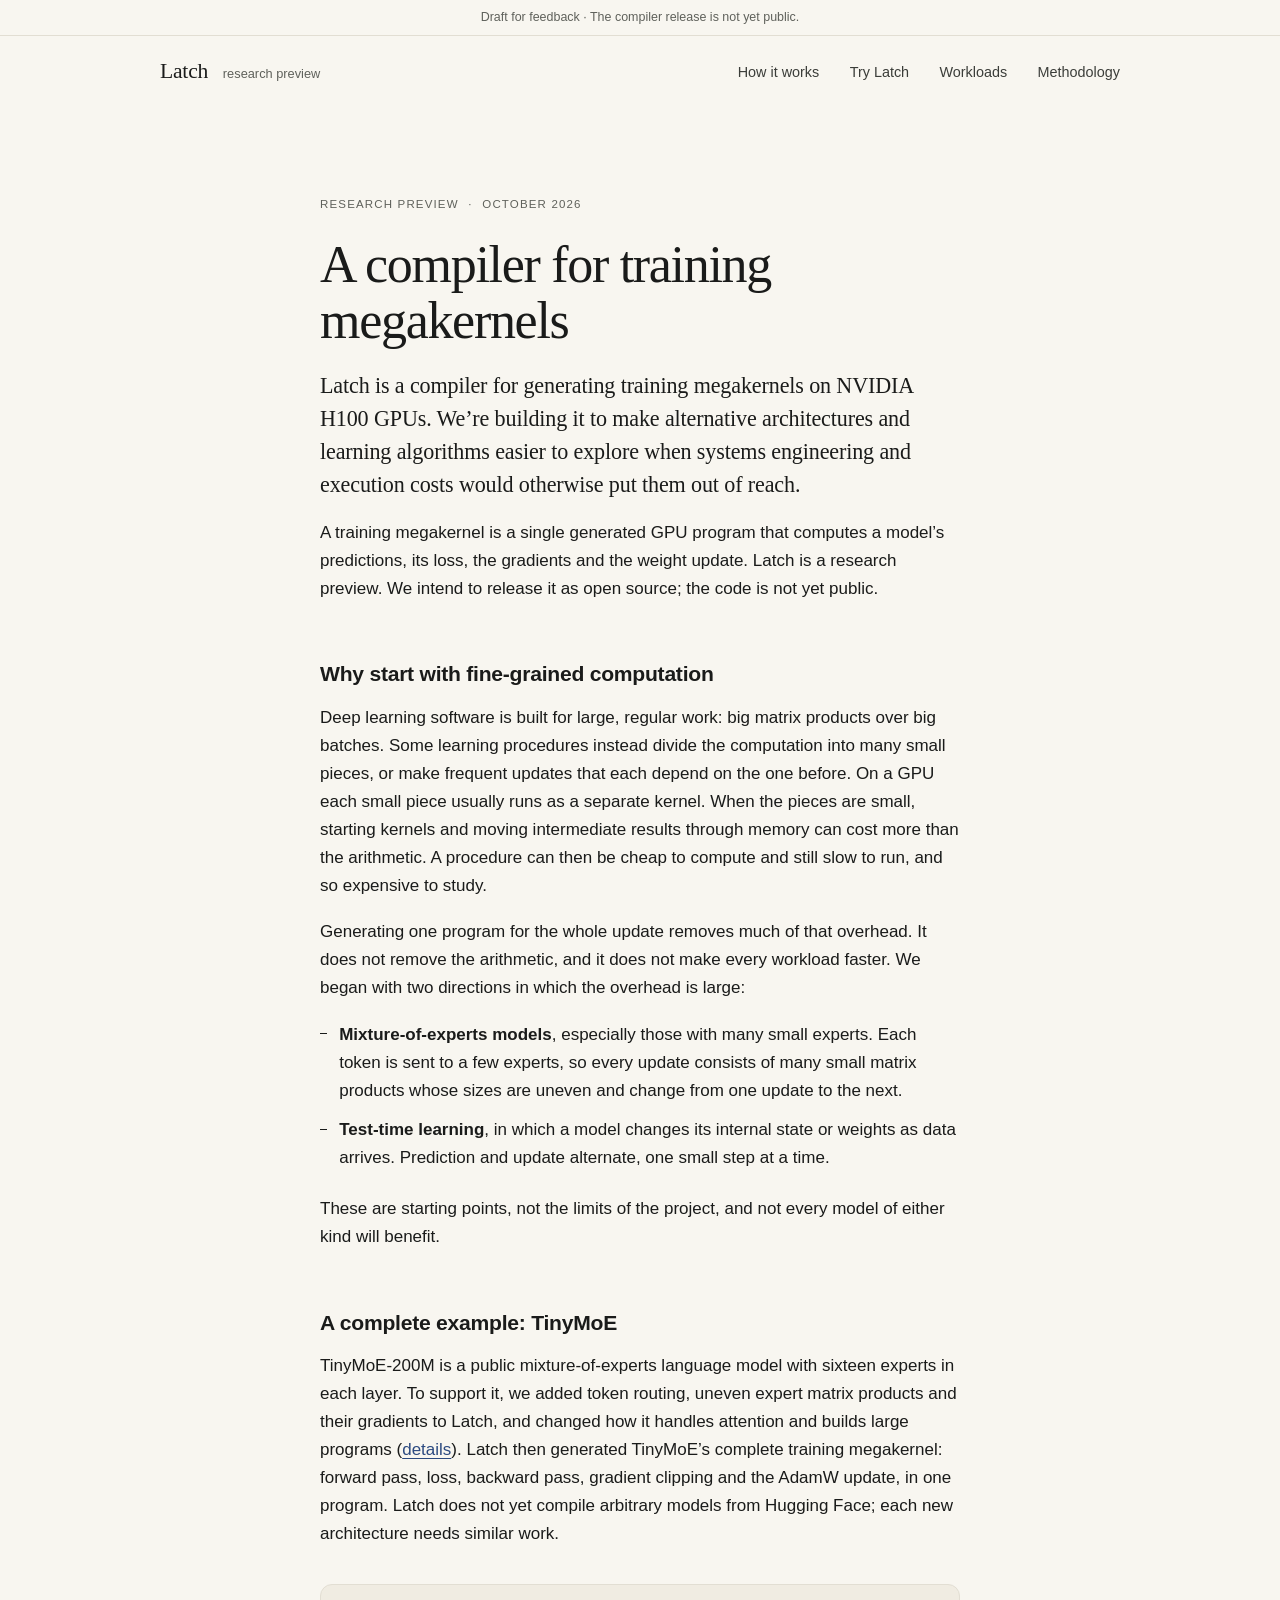
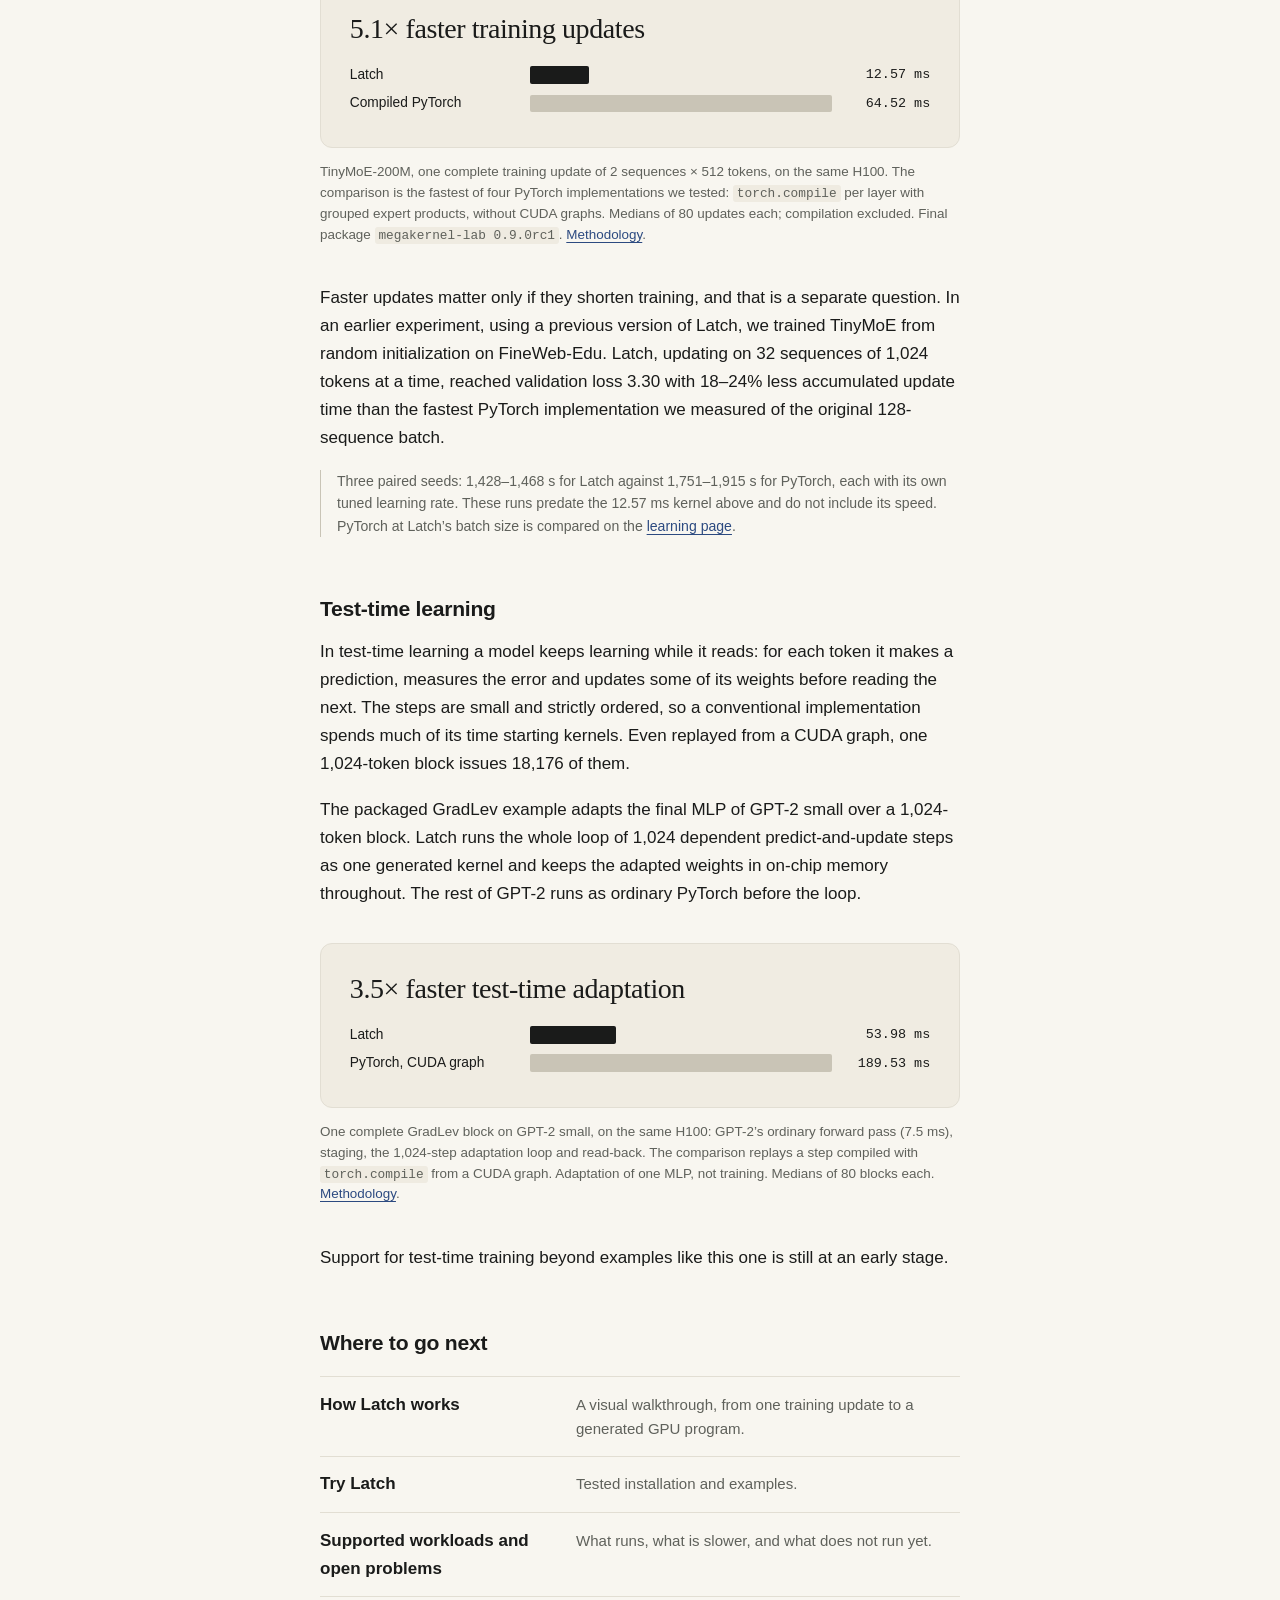
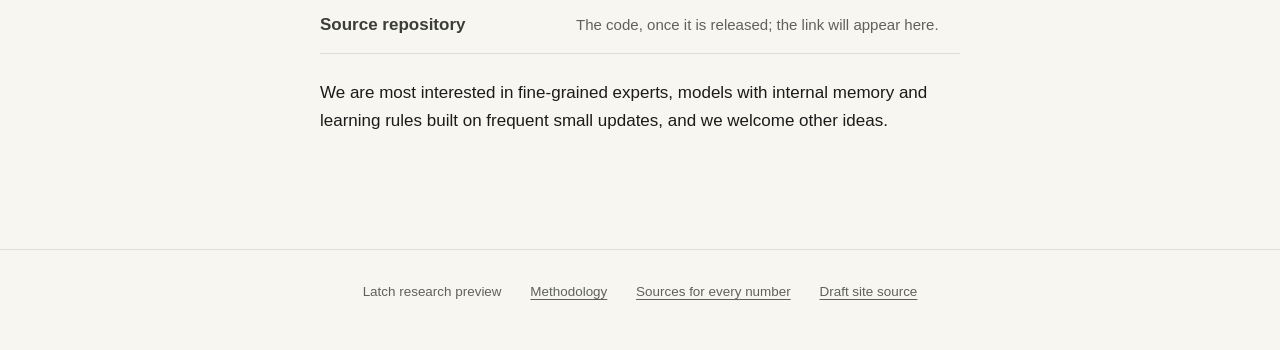
==== site/index.html @ dd107199 "Publish sanitized Latch website draft" ====
<!doctype html>
<html lang="en">
<head>
<meta charset="utf-8">
<meta name="robots" content="noindex, nofollow, noarchive">
<meta name="viewport" content="width=device-width, initial-scale=1">
<title>Latch — a compiler for training megakernels</title>
<meta name="description" content="Latch is a compiler for generating training megakernels on NVIDIA H100 GPUs. Research preview, final v0 package megakernel-lab 0.9.0rc1.">
<link rel="icon" href="assets/favicon.svg" type="image/svg+xml">
<link rel="stylesheet" href="assets/site.css?v=draft1">
<script src="assets/config.js" defer></script>
</head>
<body>
<div class="draft-banner"><div class="wrap">Draft for feedback · The compiler release is not yet public.</div></div>
<a class="skip" href="#main">Skip to content</a>
<header class="site-header">
  <div class="wrap">
    <a class="brand" href="./">Latch <span>research preview</span></a>
    <nav aria-label="Main">
      <ul>
        <li><a href="walkthrough.html">How it works</a></li>
        <li><a href="get-started.html">Try Latch</a></li>
        <li><a href="capabilities.html">Workloads</a></li>
        <li><a href="methodology.html">Methodology</a></li>
      </ul>
    </nav>
  </div>
</header>

<main id="main">
  <article class="wrap">
    <div class="article">
      <p class="meta"><span>Research preview</span><span>October 2026</span></p>
      <h1>A compiler for training megakernels</h1>

      <p class="lede">Latch is a compiler for generating training megakernels on NVIDIA H100 GPUs. We’re building it to make alternative architectures and learning algorithms easier to explore when systems engineering and execution costs would otherwise put them out of reach.</p>

      <p>A training megakernel is a single generated GPU program that computes a model’s predictions, its loss, the gradients and the weight update. Latch is a research preview. We intend to release it as open source; the code is not yet public.</p>

      <h2 id="why">Why start with fine-grained computation</h2>

      <p>Deep learning software is built for large, regular work: big matrix products over big batches. Some learning procedures instead divide the computation into many small pieces, or make frequent updates that each depend on the one before. On a GPU each small piece usually runs as a separate kernel. When the pieces are small, starting kernels and moving intermediate results through memory can cost more than the arithmetic. A procedure can then be cheap to compute and still slow to run, and so expensive to study.</p>

      <p>Generating one program for the whole update removes much of that overhead. It does not remove the arithmetic, and it does not make every workload faster. We began with two directions in which the overhead is large:</p>

      <ul class="directions">
        <li><strong>Mixture-of-experts models</strong>, especially those with many small experts. Each token is sent to a few experts, so every update consists of many small matrix products whose sizes are uneven and change from one update to the next.</li>
        <li><strong>Test-time learning</strong>, in which a model changes its internal state or weights as data arrives. Prediction and update alternate, one small step at a time.</li>
      </ul>

      <p>These are starting points, not the limits of the project, and not every model of either kind will benefit.</p>

      <h2 id="tinymoe">A complete example: TinyMoE</h2>

      <p>TinyMoE-200M is a public mixture-of-experts language model with sixteen experts in each layer. To support it, we added token routing, uneven expert matrix products and their gradients to Latch, and changed how it handles attention and builds large programs (<a href="walkthrough.html#megakernel">details</a>). Latch then generated TinyMoE’s complete training megakernel: forward pass, loss, backward pass, gradient clipping and the AdamW update, in one program. Latch does not yet compile arbitrary models from Hugging Face; each new architecture needs similar work.</p>

      <figure class="result" aria-labelledby="r1-title r1-cap">
        <div class="result-panel">
          <p class="result-title" id="r1-title">5.1× faster training updates</p>
          <div class="bars" role="img" aria-label="Time for one complete TinyMoE-200M training update: Latch 12.57 milliseconds; compiled PyTorch 64.52 milliseconds.">
            <div class="bar latch"><span class="lab">Latch</span><span class="track"><span class="fill" style="width:19.48%"></span></span><span class="val">12.57 ms</span></div>
            <div class="bar"><span class="lab">Compiled PyTorch</span><span class="track"><span class="fill" style="width:100%"></span></span><span class="val">64.52 ms</span></div>
          </div>
        </div>
        <figcaption id="r1-cap">TinyMoE-200M, one complete training update of 2 sequences × 512 tokens, on the same H100. The comparison is the fastest of four PyTorch implementations we tested: <code>torch.compile</code> per layer with grouped expert products, without CUDA graphs. Medians of 80 updates each; compilation excluded. Final package <code>megakernel-lab 0.9.0rc1</code>. <a href="methodology.html#case-tinymoe">Methodology</a>.</figcaption>
      </figure>

      <p>Faster updates matter only if they shorten training, and that is a separate question. In an earlier experiment, using a previous version of Latch, we trained TinyMoE from random initialization on FineWeb-Edu. Latch, updating on 32 sequences of 1,024 tokens at a time, reached validation loss 3.30 with 18–24% less accumulated update time than the fastest PyTorch implementation we measured of the original 128-sequence batch.</p>

      <p class="aside">Three paired seeds: 1,428–1,468 s for Latch against 1,751–1,915 s for PyTorch, each with its own tuned learning rate. These runs predate the 12.57 ms kernel above and do not include its speed. PyTorch at Latch’s batch size is compared on the <a href="methodology.html#learning">learning page</a>.</p>

      <h2 id="test-time-learning">Test-time learning</h2>

      <p>In test-time learning a model keeps learning while it reads: for each token it makes a prediction, measures the error and updates some of its weights before reading the next. The steps are small and strictly ordered, so a conventional implementation spends much of its time starting kernels. Even replayed from a CUDA graph, one 1,024-token block issues 18,176 of them.</p>

      <p>The packaged GradLev example adapts the final MLP of GPT-2 small over a 1,024-token block. Latch runs the whole loop of 1,024 dependent predict-and-update steps as one generated kernel and keeps the adapted weights in on-chip memory throughout. The rest of GPT-2 runs as ordinary PyTorch before the loop.</p>

      <figure class="result" aria-labelledby="r2-title r2-cap">
        <div class="result-panel">
          <p class="result-title" id="r2-title">3.5× faster test-time adaptation</p>
          <div class="bars" role="img" aria-label="Time for one complete 1,024-token GradLev adaptation block: Latch 53.98 milliseconds; compiled PyTorch replayed from a CUDA graph 189.53 milliseconds.">
            <div class="bar latch"><span class="lab">Latch</span><span class="track"><span class="fill" style="width:28.48%"></span></span><span class="val">53.98 ms</span></div>
            <div class="bar"><span class="lab">PyTorch, CUDA graph</span><span class="track"><span class="fill" style="width:100%"></span></span><span class="val">189.53 ms</span></div>
          </div>
        </div>
        <figcaption id="r2-cap">One complete GradLev block on GPT-2 small, on the same H100: GPT-2’s ordinary forward pass (7.5 ms), staging, the 1,024-step adaptation loop and read-back. The comparison replays a step compiled with <code>torch.compile</code> from a CUDA graph. Adaptation of one MLP, not training. Medians of 80 blocks each. <a href="methodology.html#case-gradlev">Methodology</a>.</figcaption>
      </figure>

      <p>Support for test-time training beyond examples like this one is still at an early stage.</p>

      <h2 id="next">Where to go next</h2>

      <ul class="next-links">
        <li><a href="walkthrough.html">How Latch works</a><span>A visual walkthrough, from one training update to a generated GPU program.</span></li>
        <li><a href="get-started.html">Try Latch</a><span>Tested installation and examples.</span></li>
        <li><a href="capabilities.html">Supported workloads and open problems</a><span>What runs, what is slower, and what does not run yet.</span></li>
        <li><b class="pending-name" data-repo-pending>Source repository</b><a data-repo-link hidden aria-disabled="true" href="get-started.html">Source repository</a><span>The code, once it is released; the link will appear here.</span></li>
      </ul>

      <p>We are most interested in fine-grained experts, models with internal memory and learning rules built on frequent small updates, and we welcome other ideas.</p>
    </div>
  </article>
</main>

<footer class="site-footer">
  <div class="wrap">
    <span>Latch research preview</span>
    <a href="methodology.html">Methodology</a>
    <a href="sources.html">Sources for every number</a>
    <a href="https://github.com/DeepakSingh98/latch-preview">Draft site source</a>
    <a data-repo-link hidden aria-disabled="true" href="get-started.html">Repository</a>
  </div>
</footer>
</body>
</html>
---- site/assets/site.css ----
/* Latch research preview site. Plain CSS, no build step, no external fonts or scripts. */
:root {
  --paper: #f8f6f0;
  --paper-2: #f0ece2;
  --ink: #1a1b1a;
  --ink-2: #3b3d39;
  --mute: #5f615b;
  --faint: #64665f;
  --rule: #e2ded3;
  --rule-strong: #c9c4b6;
  --wash: #efebe1;
  --accent: #2c4a80;
  --accent-wash: #e3e8f1;
  --cost: #8f520c;
  --cost-wash: #f2e6d3;
  --chip: #fcfbf7;
  --serif: "Iowan Old Style", Charter, "Bitstream Charter", "Sitka Text", Cambria, Georgia, serif;
  --sans: -apple-system, BlinkMacSystemFont, "Segoe UI", "Helvetica Neue", Helvetica, Arial, sans-serif;
  --mono: ui-monospace, SFMono-Regular, Menlo, Consolas, "Liberation Mono", monospace;
  --prose: 40rem;
  --wide: 64rem;
  color-scheme: light dark;
}
@media (prefers-color-scheme: dark) {
  :root {
    --paper: #171714;
    --paper-2: #201f1b;
    --ink: #ecebe5;
    --ink-2: #d0cec6;
    --mute: #aaa89f;
    --faint: #9a988f;
    --rule: #2f2e29;
    --rule-strong: #4a4840;
    --wash: #232220;
    --accent: #a3b9e3;
    --accent-wash: #1f2738;
    --cost: #e2a95f;
    --cost-wash: #2e2517;
    --chip: #1c1c19;
  }
}

* { box-sizing: border-box; }
html { -webkit-text-size-adjust: 100%; text-size-adjust: 100%; }
body {
  margin: 0;
  background: var(--paper);
  color: var(--ink);
  font: 17px/1.65 var(--sans);
  font-feature-settings: "kern", "liga";
  -webkit-font-smoothing: antialiased;
}
a { color: var(--accent); text-decoration: underline; text-decoration-thickness: 1px; text-underline-offset: 0.2em; }
a:hover { text-decoration-thickness: 2px; }
:focus-visible { outline: 2px solid var(--accent); outline-offset: 3px; border-radius: 2px; }
.skip { position: absolute; left: -999px; top: 0; background: var(--paper); padding: 0.5rem 0.8rem; font: 600 0.9rem var(--sans); z-index: 10; }
.skip:focus { left: 0.5rem; top: 0.5rem; }

/* Layout: one centred reading column; figures and tables may use the wider measure. */
.wrap { max-width: var(--wide); margin: 0 auto; padding: 0 2rem; }
.prose { max-width: var(--prose); margin-left: auto; margin-right: auto; }
main { padding: 5.5rem 0 6rem; }
section { scroll-margin-top: 1rem; }
main section + section { margin-top: 4rem; }
.chapter { border-top: 1px solid var(--rule); padding-top: 3.5rem; margin-top: 5rem; }

/* Header and footer */
.site-header { font-family: var(--sans); }
.site-header .wrap { display: flex; align-items: center; justify-content: space-between; gap: 0.6rem 2rem; flex-wrap: wrap; padding-top: 1.4rem; padding-bottom: 1.4rem; }
.brand { font: 400 1.35rem/1 var(--serif); letter-spacing: -0.01em; color: var(--ink); text-decoration: none; }
.brand span { font: 400 0.8rem var(--sans); color: var(--mute); margin-left: 0.6rem; letter-spacing: 0; }
nav ul { list-style: none; margin: 0; padding: 0; display: flex; flex-wrap: wrap; gap: 0.3rem 1.9rem; }
nav a { color: var(--ink-2); text-decoration: none; font-size: 0.9rem; }
nav a:hover, nav a[aria-current="page"] { color: var(--ink); }
nav a[aria-current="page"] { box-shadow: inset 0 -1px 0 var(--ink); }
.site-footer { border-top: 1px solid var(--rule); color: var(--mute); font: 0.84rem/1.5 var(--sans); }
.site-footer .wrap { padding-top: 2rem; padding-bottom: 3rem; display: flex; gap: 0.4rem 1.8rem; flex-wrap: wrap; justify-content: center; }
.site-footer a { color: var(--mute); }

/* Type */
h1, h2, h3 { color: var(--ink); }
h1 { font: 400 3.25rem/1.08 var(--serif); letter-spacing: -0.025em; margin: 0 0 1.6rem; }
h2 { font: 600 1.32rem/1.3 var(--sans); letter-spacing: -0.012em; margin: 0 0 1rem; }
h3 { font: 600 1.05rem/1.4 var(--sans); letter-spacing: -0.005em; margin: 2.2rem 0 0.5rem; }
p { margin: 0 0 1.1rem; }
.eyebrow, .kicker { font: 500 0.72rem/1.3 var(--sans); letter-spacing: 0.1em; text-transform: uppercase; color: var(--mute); margin: 0 0 1.1rem; }
.kicker .n { color: var(--ink); font-family: var(--mono); letter-spacing: 0; margin-right: 0.6rem; }
.lede { font: 400 1.38rem/1.5 var(--serif); color: var(--ink); letter-spacing: -0.006em; }
.lede-2 { font-size: 1.1rem; color: var(--ink-2); }
.mute { color: var(--mute); }
.small { font-size: 0.9rem; }
.sans { font-family: var(--sans); }
.num, td.r, .figure-num { font-variant-numeric: tabular-nums lining-nums; }
ul.plain, ol.plain { padding-left: 1.2rem; margin: 0 0 1.1rem; }
ul.plain li, ol.plain li { margin: 0.35rem 0; }
strong { font-weight: 600; }

/* Code */
pre, code, kbd { font-family: var(--mono); font-size: 0.8rem; }
code { background: var(--wash); padding: 0.08em 0.3em; border-radius: 3px; overflow-wrap: anywhere; }
pre { background: var(--wash); padding: 1rem 1.1rem; border-radius: 4px; overflow-x: auto; line-height: 1.55; margin: 0.5rem 0 1.4rem; max-width: 100%; }
pre code { background: none; padding: 0; font-size: inherit; overflow-wrap: normal; }
kbd { border: 1px solid var(--rule-strong); border-bottom-width: 2px; border-radius: 3px; padding: 0 0.3em; background: var(--chip); }
.code-label { font: 0.8rem var(--sans); color: var(--mute); margin: 1.2rem 0 0; }

/* Labels: small uppercase text, not boxed badges */
.tag { display: inline-block; font: 600 0.66rem/1.2 var(--sans); letter-spacing: 0.08em; text-transform: uppercase; color: var(--mute); white-space: nowrap; vertical-align: 0.12em; }
.tag.v0, .tag.ok { color: var(--accent); }
.tag.research, .tag.pilot, .tag.prov { color: var(--cost); }
.tag.hist, .tag.schematic { color: var(--mute); }
figcaption .tag, .scale .tag { margin-right: 0.5rem; }
.note { border-left: 2px solid var(--rule-strong); padding: 0.1rem 0 0.1rem 1rem; color: var(--ink-2); margin: 1.2rem 0 1.4rem; font-size: 0.96rem; }
.note.cost { border-left-color: var(--cost); }
.note p:last-child { margin-bottom: 0; }

/* Tables */
.table-wrap { overflow-x: auto; margin: 1.2rem auto 2rem; -webkit-overflow-scrolling: touch; }
table { border-collapse: collapse; width: 100%; font: 0.86rem/1.45 var(--sans); font-variant-numeric: tabular-nums; }
caption { text-align: left; color: var(--mute); font-size: 0.84rem; padding-bottom: 0.6rem; }
th, td { text-align: left; vertical-align: top; padding: 0.55rem 0.9rem 0.55rem 0; border-bottom: 1px solid var(--rule); }
thead th { font-weight: 600; color: var(--mute); font-size: 0.76rem; border-bottom-color: var(--ink); white-space: nowrap; }
tbody th { font-weight: 600; color: var(--ink); }
td.r, th.r { text-align: right; }
td.r { white-space: nowrap; }
tbody tr:last-child td, tbody tr:last-child th { border-bottom: 0; }
.row-head th { color: var(--ink); font-size: 0.76rem; padding-top: 1.3rem; border-bottom-color: var(--rule-strong); text-transform: uppercase; letter-spacing: 0.06em; }

/* Details: technical specifications behind plain-language text */
details.spec { border-top: 1px solid var(--rule); border-bottom: 1px solid var(--rule); margin: 1.2rem auto 1.6rem; max-width: var(--prose); font-family: var(--sans); }
details.spec summary { cursor: pointer; padding: 0.65rem 0; font-size: 0.86rem; color: var(--ink-2); list-style: none; display: flex; gap: 0.6rem; align-items: baseline; }
details.spec summary::-webkit-details-marker { display: none; }
details.spec summary::before { content: "+"; font-family: var(--mono); color: var(--accent); width: 0.8rem; display: inline-block; flex: none; }
details.spec[open] summary::before { content: "\2212"; }
details.spec dl { display: grid; grid-template-columns: 9.5rem minmax(0, 1fr); gap: 0.4rem 1.2rem; margin: 0.2rem 0 1rem 1.4rem; font-size: 0.84rem; line-height: 1.5; }
details.spec dt { color: var(--mute); }
details.spec dd { margin: 0; min-width: 0; }
details.spec pre { font-size: 0.74rem; margin: 0.2rem 0; }

/* Figures */
figure { margin: 2rem 0 2.4rem; }
.fig { max-width: 60rem; margin-left: auto; margin-right: auto; }
.fig svg { display: block; width: 100%; height: auto; }
figcaption { font: 0.84rem/1.55 var(--sans); color: var(--mute); margin-top: 0.9rem; max-width: var(--prose); }
figcaption .tag { margin-right: 0.35rem; }
figure img { display: block; width: 100%; height: auto; }

/* SVG vocabulary shared by all diagrams */
svg text { font-family: var(--sans); fill: var(--ink); }
svg .t-mute { fill: var(--mute); }
svg .t-faint { fill: var(--faint); }
svg .t-accent { fill: var(--accent); }
svg .t-cost { fill: var(--cost); }
svg .t-mono { font-family: var(--mono); }
svg .t-serif { font-family: var(--serif); }
svg .t-b { font-weight: 600; }
svg .box { fill: var(--chip); stroke: var(--rule-strong); stroke-width: 1; }
svg .box-wash { fill: var(--wash); stroke: none; }
svg .box-accent { fill: var(--accent-wash); stroke: var(--accent); stroke-width: 1; }
svg .box-cost { fill: var(--cost-wash); stroke: var(--cost); stroke-width: 1; }
svg .k { fill: var(--accent); }
svg .k-soft { fill: var(--accent); opacity: 0.5; }
svg .host { fill: var(--mute); opacity: 0.4; }
svg .ln { stroke: var(--rule-strong); stroke-width: 1; fill: none; }
svg .ln-ink { stroke: var(--ink); stroke-width: 1.2; fill: none; }
svg .ln-accent { stroke: var(--accent); stroke-width: 1.5; fill: none; }
svg .ln-cost { stroke: var(--cost); stroke-width: 1.4; fill: none; }
svg .barrier { stroke: var(--cost); stroke-width: 1.6; stroke-dasharray: 4 3; fill: none; }
svg .dash { stroke-dasharray: 3 3; }
svg .fill-ink { fill: var(--ink); }
svg .fill-accent { fill: var(--accent); }
svg .fill-cost { fill: var(--cost); }
svg .fill-rule { fill: var(--rule-strong); }
svg .fill-wash { fill: var(--wash); }

/* Controls */
.controls { display: flex; flex-wrap: wrap; align-items: center; gap: 0.5rem 0.9rem; margin: 1rem 0 0.4rem; font: 0.86rem var(--sans); }
.btn, .seg { font: 600 0.8rem/1 var(--sans); color: var(--ink); background: var(--chip); border: 1px solid var(--rule-strong); border-radius: 3px; padding: 0.55rem 0.8rem; cursor: pointer; min-height: 2.3rem; }
.btn:hover, .seg:hover { border-color: var(--ink); }
.btn[disabled] { opacity: 0.4; cursor: default; border-color: var(--rule-strong); }
.group { display: inline-flex; border: 1px solid var(--rule-strong); border-radius: 3px; overflow: hidden; }
.group .seg { border: 0; border-radius: 0; border-left: 1px solid var(--rule-strong); }
.group .seg:first-child { border-left: 0; }
.seg[aria-pressed="true"] { background: var(--ink); color: var(--paper); }
.controls label { color: var(--mute); }
.controls select { font: 0.84rem var(--sans); padding: 0.35rem 0.4rem; border: 1px solid var(--rule-strong); border-radius: 3px; background: var(--chip); color: var(--ink); min-height: 2.3rem; }
.status-line { font: 0.86rem/1.5 var(--sans); color: var(--ink-2); min-height: 1.3rem; margin: 0.4rem 0 0; }
.hint { font: 0.78rem var(--sans); color: var(--faint); }

/* Progressive enhancement: without JavaScript every panel and step is visible. */
.js-only { display: none !important; }
html.js .js-only { display: revert !important; }
html.js .js-only.controls { display: flex !important; }
html.js .no-js-only { display: none !important; }

/* Stepper (chapter 1) */
.stepper-list { list-style: none; padding: 0; margin: 1rem auto 0; font-size: 0.98rem; max-width: var(--prose); }
.stepper-list li { padding: 0.6rem 0 0.6rem 2.6rem; position: relative; border-top: 1px solid var(--rule); }
.stepper-list li::before { content: attr(data-n); position: absolute; left: 0; top: 0.7rem; font: 0.78rem var(--mono); color: var(--faint); }
.stepper-list .eq { font-family: var(--mono); font-size: 0.84rem; color: var(--ink); }
html.js .stepper-list li { display: none; }
html.js .stepper-list li.current { display: block; border-top: 0; min-height: 6.4rem; }
html.js .stepper-list li.current::before { color: var(--accent); }
svg .node rect { fill: var(--chip); stroke: var(--rule-strong); stroke-width: 1; transition: fill 0.2s, stroke 0.2s, opacity 0.2s; }
svg .node .v { font-family: var(--mono); font-size: 13px; }
svg .node .lbl { font-size: 11px; fill: var(--mute); }
svg .node { transition: opacity 0.2s; }
html.js svg .node.pending { opacity: 0.28; }
svg .node.stored rect { stroke: var(--cost); stroke-width: 1.4; stroke-dasharray: 3 2; }
svg .node.read rect { stroke: var(--ink); stroke-width: 1.6; stroke-dasharray: none; }
svg .node.active rect { fill: var(--accent-wash); stroke: var(--accent); stroke-width: 1.6; stroke-dasharray: none; }
svg .edge path { stroke: var(--rule-strong); stroke-width: 1.3; fill: none; transition: stroke 0.2s; }
svg .edge polygon { fill: var(--rule-strong); transition: fill 0.2s; }
svg .edge { transition: opacity 0.2s; }
html.js svg .edge.pending { opacity: 0.18; }
svg .edge.active path { stroke: var(--accent); stroke-width: 2; }
svg .edge.active polygon { fill: var(--accent); }
svg .edge.back path { stroke-dasharray: 4 3; }
svg .edge.upd path { stroke-dasharray: 1.5 3; }

/* Wide diagrams scroll inside their own box on narrow screens; the page itself never scrolls sideways. */
.scroll-x { overflow-x: auto; -webkit-overflow-scrolling: touch; }
.scroll-hint { display: none; font: 0.76rem var(--sans); color: var(--faint); margin: 0.3rem 0 0; }

/* Fusion figure highlights */
svg .wait, svg .bnd { fill: var(--cost-wash); }
svg .bnd { fill: var(--cost); opacity: 0.28; }
svg .mem.weights line { stroke: var(--mute); }
svg .mem.weights polygon { fill: var(--mute); }
#fig-fuse svg .arith, #fig-fuse svg .mem, #fig-fuse svg .wait, #fig-fuse svg .bnd, #fig-fuse svg .barrier { transition: opacity 0.2s; }
#fig-fuse[data-hl="sync"] svg .arith, #fig-fuse[data-hl="sync"] svg .mem { opacity: 0.15; }
#fig-fuse[data-hl="sync"] svg .wait { fill: var(--cost); opacity: 0.45; }
#fig-fuse[data-hl="sync"] svg .bnd { opacity: 0.6; }
#fig-fuse[data-hl="mem"] svg .arith, #fig-fuse[data-hl="mem"] svg .wait, #fig-fuse[data-hl="mem"] svg .bnd, #fig-fuse[data-hl="mem"] svg .barrier { opacity: 0.15; }
#fig-fuse[data-hl="mem"] svg .mem line { stroke-width: 2.6; }
#fig-fuse[data-hl="arith"] svg .mem, #fig-fuse[data-hl="arith"] svg .wait, #fig-fuse[data-hl="arith"] svg .bnd, #fig-fuse[data-hl="arith"] svg .barrier { opacity: 0.12; }

/* Dot plot of measured time ratios (HTML so labels stay readable at any width) */
.dotplot { font: 0.84rem/1.4 var(--sans); max-width: 52rem; margin: 0 auto; }
.dp-row, .dp-axis { display: grid; grid-template-columns: minmax(0, 17rem) minmax(0, 1fr); gap: 1.4rem; align-items: center; }
.dp-row { padding: 0.65rem 0; border-top: 1px solid var(--rule); }
.dp-row.dp-sep { border-top: 1px solid var(--ink); margin-top: 0.4rem; }
.dp-lab { color: var(--ink-2); }
.dp-lab b { display: block; font-weight: 600; color: var(--ink); }
.dp-lab small { display: block; color: var(--faint); font-size: 0.76rem; margin-top: 0.1rem; }
.dp-track { position: relative; height: 1.4rem; display: block; }
.dp-row .dp-track { background: linear-gradient(var(--rule-strong), var(--rule-strong)) 40% 0 / 1px 100% no-repeat; }
.dp-row .dp-track::before { content: ""; position: absolute; left: 0; right: 0; top: 50%; border-top: 1px dotted var(--rule-strong); }
.dp-dot { position: absolute; top: 50%; width: 0.7rem; height: 0.7rem; border-radius: 50%; transform: translate(-50%, -50%); background: var(--accent); box-shadow: 0 0 0 2px var(--paper); }
.dp-dot.lose { background: var(--cost); }
.dp-axis .dp-track { height: 1.2rem; }
.dp-tick { position: absolute; bottom: 0; transform: translateX(-50%); font-size: 0.72rem; color: var(--faint); white-space: nowrap; font-family: var(--mono); }
.dp-tick.dp-par { color: var(--ink-2); }

/* Tabs */
[role="tablist"] { display: flex; flex-wrap: wrap; border-bottom: 1px solid var(--rule-strong); margin: 1.6rem 0 0; font-family: var(--sans); }
[role="tab"] { font: 600 0.88rem/1.3 var(--sans); color: var(--mute); background: none; border: 0; border-bottom: 2px solid transparent; padding: 0.7rem 0 0.6rem; margin: 0 1.6rem -1px 0; cursor: pointer; text-align: left; }
[role="tab"]:hover { color: var(--ink); }
[role="tab"][aria-selected="true"] { color: var(--ink); border-bottom-color: var(--ink); }
[role="tab"] .sub { display: block; font-weight: 400; font-size: 0.76rem; color: var(--faint); }
.panel { padding-top: 1.6rem; }
html:not(.js) .panel + .panel { border-top: 1px solid var(--rule); margin-top: 2rem; }
html:not(.js) [role="tablist"] { display: none; }
html:not(.js) .pipeline[role="tablist"] { display: grid; }
html.js .panel-head { display: none; }
.panel-head { margin-top: 0; }

/* Figure + explanation */
.split { display: grid; grid-template-columns: minmax(0, 1.2fr) minmax(0, 1fr); gap: 2.6rem; align-items: start; }
.split > * { min-width: 0; }
h4 { font: 600 0.74rem/1.3 var(--sans); letter-spacing: 0.08em; text-transform: uppercase; color: var(--mute); margin: 1.4rem 0 0.35rem; }
.split h4:first-child, .facts h4:first-child { margin-top: 0; }
.split p { font-size: 0.98rem; }

/* Pipeline (chapter 3) */
.pipeline { list-style: none; margin: 1.4rem 0 0; padding: 0; display: grid; grid-template-columns: repeat(5, minmax(0, 1fr)); border-top: 1px solid var(--ink); font-family: var(--sans); }
.pipeline li { display: flex; }
.pipeline button { font: inherit; color: inherit; background: none; border: 0; border-right: 1px solid var(--rule); text-align: left; width: 100%; cursor: pointer; padding: 0.85rem 0.9rem 0.95rem; }
.pipeline li:first-child button { padding-left: 0; }
.pipeline li:last-child button { border-right: 0; }
.pipeline .idx { font: 0.74rem var(--mono); color: var(--faint); display: block; }
.pipeline .name { font: 700 1rem/1.25 var(--serif); color: var(--ink); display: block; margin: 0.2rem 0 0.3rem; }
.pipeline .what { font-size: 0.78rem; line-height: 1.4; color: var(--mute); display: block; }
.pipeline button[aria-selected="true"] { box-shadow: inset 0 3px 0 var(--accent); }
.pipeline button[aria-selected="true"] .idx { color: var(--accent); }
.pipeline button:focus-visible { outline: 2px solid var(--accent); outline-offset: -2px; }
html:not(.js) .pipeline button { cursor: default; }
.stage-detail { padding-top: 1.4rem; }
html:not(.js) .stage-detail + .stage-detail { border-top: 1px solid var(--rule); margin-top: 1rem; }
.stage-detail h3 { margin-top: 0; }

/* Measured comparison bars (real numbers only; widths are proportional) */
.bars { margin: 0.9rem auto 0.4rem; font: 0.82rem/1.3 var(--sans); max-width: var(--prose); }
.bar { display: grid; grid-template-columns: 11rem minmax(0, 1fr) 5.6rem; gap: 0.75rem; align-items: center; margin: 0.4rem 0; }
.bar .lab { color: var(--ink-2); }
.bar .track { height: 0.6rem; position: relative; }
.bar .fill { position: absolute; top: 0; bottom: 0; left: 0; background: var(--rule-strong); }
.bar.latch .fill { background: var(--ink); }
.bar .val { text-align: right; font-family: var(--mono); font-size: 0.78rem; color: var(--ink); }
.bars .scale { color: var(--faint); font-size: 0.74rem; margin-top: 0.35rem; }

/* Article pages (landing, methodology): one column */
.article { max-width: var(--prose); margin: 0 auto; }
.article h1 { margin-bottom: 1.2rem; }
.meta { font: 500 0.72rem/1.3 var(--sans); letter-spacing: 0.1em; text-transform: uppercase; color: var(--mute); margin: 0 0 1.6rem; }
.meta span + span::before { content: "·"; margin: 0 0.6rem; }
.article h2 { margin-top: 3.6rem; }
.article ul.directions { list-style: none; padding: 0; margin: 1.2rem 0 1.4rem; }
.article ul.directions li { padding-left: 1.2rem; position: relative; margin: 0.7rem 0; }
.article ul.directions li::before { content: ""; position: absolute; left: 0; top: 0.72em; width: 0.45rem; height: 1px; background: var(--ink); }

/* Result figure: a quiet framed panel, the claim as its title, bars proportional to measured time */
.result { margin: 2.2rem 0 2.4rem; }
.result-panel { background: var(--paper-2); border: 1px solid var(--rule); border-radius: 12px; padding: 1.7rem 1.8rem 1.5rem; }
.result-title { font: 400 1.75rem/1.2 var(--serif); letter-spacing: -0.015em; margin: 0 0 1.3rem; color: var(--ink); }
.result .bars { max-width: none; margin: 0; }
.result .bar { grid-template-columns: 10.5rem minmax(0, 1fr) 5.4rem; margin: 0.65rem 0; }
.result .bar .track { height: 1.1rem; }
.result .bar .fill { background: var(--rule-strong); border-radius: 2px; }
.result .bar.latch .fill { background: var(--ink); }
.result .bar .lab { font-size: 0.86rem; color: var(--ink); }
.result .bar .val { font-size: 0.84rem; }
.result figcaption { margin-top: 0.9rem; }
.aside { font: 0.88rem/1.6 var(--sans); color: var(--mute); border-left: 1px solid var(--rule-strong); padding-left: 1rem; margin: 0.4rem 0 1.6rem; }

/* Closing links */
.next-links { list-style: none; padding: 0; margin: 1.2rem 0 1.6rem; border-top: 1px solid var(--rule); }
.next-links li { border-bottom: 1px solid var(--rule); padding: 0.85rem 0; display: grid; grid-template-columns: 15rem minmax(0, 1fr); gap: 1rem; align-items: baseline; }
.next-links a { font-weight: 600; text-decoration: none; color: var(--ink); }
.next-links a:hover { text-decoration: underline; }
.next-links span { color: var(--mute); font-size: 0.94rem; }
.next-links .pending-name { font-weight: 600; color: var(--ink-2); }

/* Landing strip: many kernels versus one generated program (schematic) */
.strip { max-width: 46rem; margin: 2.6rem 0 2.2rem; }
.strip-row { display: grid; grid-template-columns: 7.5rem minmax(0, 1fr); gap: 1rem; align-items: center; margin: 0.55rem 0; font: 0.8rem var(--sans); color: var(--mute); }
.strip-track { position: relative; display: flex; gap: 3px; height: 1.1rem; }
.strip-track.many i { flex: 1 1 0; background: var(--accent); opacity: 0.55; }
.strip-track.many i:nth-child(3n) { flex-grow: 1.8; }
.strip-track.many i:nth-child(5n+1) { flex-grow: 0.6; }
.strip-track.one i { flex: 1; background: var(--accent); }
.strip-track.one b { position: absolute; top: -0.2rem; bottom: -0.2rem; width: 2px; background: var(--cost); }

/* Case studies */
.case { border-top: 1px solid var(--rule); padding-top: 2.4rem; margin: 3rem auto 0; max-width: var(--prose); }
.case .bars, .case details.spec, .case .prose { max-width: none; }
.case h3 { margin-top: 0.4rem; font: 400 1.7rem/1.2 var(--serif); letter-spacing: -0.015em; }
.case .verdict { font: 500 0.98rem/1.5 var(--sans); color: var(--ink-2); margin: 0 0 1rem; }

/* Landing */
.hero { max-width: 45rem; }
.hero h1 { font-size: 3.5rem; margin-bottom: 1.6rem; }
.results { list-style: none; margin: 2.8rem 0 2.2rem; padding: 0; border-top: 1px solid var(--ink); max-width: 46rem; }
.results li { display: grid; grid-template-columns: 9rem minmax(0, 1fr); gap: 1.4rem; padding: 1.05rem 0; border-bottom: 1px solid var(--rule); }
.results .figure-num { font: 600 1.45rem/1.1 var(--mono); letter-spacing: -0.03em; color: var(--ink); }
.results .figure-num small { display: block; font: 0.72rem/1.4 var(--sans); color: var(--mute); letter-spacing: 0; margin-top: 0.35rem; }
.results p { margin: 0; font-size: 1rem; }
.next { font: 0.95rem var(--sans); display: flex; flex-wrap: wrap; gap: 0.6rem 2rem; margin: 2rem 0 0; }
.next a { font-weight: 600; text-decoration: none; }
.next a::after { content: " \2192"; }
.next a:hover { text-decoration: underline; }

/* Table of contents */
.toc { font: 0.9rem/1.5 var(--sans); border-top: 1px solid var(--rule); border-bottom: 1px solid var(--rule); padding: 1rem 0; margin: 2.6rem auto 3.6rem; max-width: var(--prose); }
.toc ol { margin: 0; padding: 0; list-style: none; display: grid; grid-template-columns: repeat(2, minmax(0, 1fr)); gap: 0.3rem 2rem; counter-reset: toc; }
.toc li { counter-increment: toc; }
.toc li::before { content: counter(toc); font-family: var(--mono); color: var(--faint); font-size: 0.78rem; margin-right: 0.6rem; }
.toc a { color: var(--ink-2); text-decoration: none; }
.toc a:hover { color: var(--accent); text-decoration: underline; }

/* Catalogue */
.entry { border-top: 1px solid var(--rule); padding-top: 1.4rem; margin-top: 1.8rem; }
.entry h3 .tag { margin-left: 0.4rem; }
.entry h3 { margin-top: 0; }
.entry dl { display: grid; grid-template-columns: 10rem minmax(0, 1fr); gap: 0.35rem 1.2rem; margin: 0.8rem 0 0; font: 0.86rem/1.5 var(--sans); }
.entry dt { color: var(--mute); }
.entry dd { margin: 0; min-width: 0; }
.legend { font: 0.84rem/1.5 var(--sans); display: grid; grid-template-columns: max-content minmax(0, 1fr); gap: 0.5rem 1rem; margin: 1rem auto 1.6rem; max-width: var(--prose); }
.legend dt { padding-top: 0.1rem; }
.legend dd { margin: 0; color: var(--ink-2); }

@media (max-width: 860px) {
  .split { grid-template-columns: 1fr; gap: 1.2rem; }
  .pipeline { grid-template-columns: 1fr; border-top: 0; }
  .pipeline button, .pipeline li:first-child button { border-right: 0; border-top: 1px solid var(--rule); padding: 0.7rem 0 0.75rem 0.9rem; }
  .pipeline button[aria-selected="true"] { box-shadow: inset 3px 0 0 var(--accent); }
  .toc ol { grid-template-columns: 1fr 1fr; }
}
@media (max-width: 640px) {
  body { font-size: 16.5px; }
  .result-panel { padding: 1.2rem 1.1rem 1.1rem; border-radius: 10px; }
  .result-title { font-size: 1.45rem; }
  .result .bar { grid-template-columns: 6.6rem minmax(0, 1fr) 4.6rem; }
  .next-links li { grid-template-columns: 1fr; gap: 0.15rem; }
  .meta span + span::before { margin: 0 0.4rem; }
  .wrap { padding: 0 1.1rem; }
  main { padding: 2.6rem 0 3.5rem; }
  h1 { font-size: 2.3rem; }
  .hero h1 { font-size: 2.4rem; }
  h2 { font-size: 1.42rem; }
  .lede { font-size: 1.15rem; }
  .chapter { padding-top: 2.2rem; margin-top: 2.8rem; }
  .toc ol { grid-template-columns: 1fr; }
  .results li { grid-template-columns: 1fr; gap: 0.35rem; }
  .entry dl, details.spec dl { grid-template-columns: minmax(0, 1fr); gap: 0.05rem; margin-left: 0; }
  .entry dd, details.spec dd { margin-bottom: 0.55rem; }
  .bar { grid-template-columns: 6.6rem minmax(0, 1fr) 4.8rem; gap: 0.5rem; }
  nav ul { gap: 0.3rem 1rem; }
  thead th { white-space: normal; }
  table { font-size: 0.8rem; }
  th, td { padding-right: 0.55rem; }
  table.stack thead { display: none; }
  table.stack, table.stack tbody, table.stack tr, table.stack td, table.stack th { display: block; width: 100%; }
  table.stack tr { border-bottom: 1px solid var(--rule); padding: 0.7rem 0; }
  table.stack tr.row-head { border-bottom: 0; padding-bottom: 0; }
  table.stack td, table.stack th { border: 0; padding: 0.12rem 0; text-align: left; white-space: normal; }
  table.stack td[data-label]::before { content: attr(data-label) ": "; color: var(--mute); }
  [role="tab"] { margin-right: 1.1rem; }
  .scroll-x svg { min-width: 620px; }
  .scroll-hint { display: block; }
  .dp-row, .dp-axis { grid-template-columns: minmax(0, 1fr); gap: 0.35rem; }
  .dp-axis > span:first-child { display: none; }
}

@media (prefers-reduced-motion: reduce) {
  *, *::before, *::after { transition: none !important; animation: none !important; scroll-behavior: auto !important; }
}
@media print {
  .site-header nav, .controls, [role="tablist"] { display: none !important; }
  html.js [hidden], html.js .stepper-list li { display: block !important; }
}

/* Captions and status lines under wide figures align with the reading column. */
.fig > figcaption, .fig .status-line { margin-left: auto; margin-right: auto; max-width: var(--prose); }
.moved { margin: 0; height: 0; overflow: hidden; }

/* Public draft notice; preserves the release site design. */
.draft-banner { border-bottom: 1px solid var(--rule); color: var(--mute); font: 0.78rem/1.5 var(--sans); }
.draft-banner .wrap { padding-top: 0.5rem; padding-bottom: 0.5rem; text-align: center; }
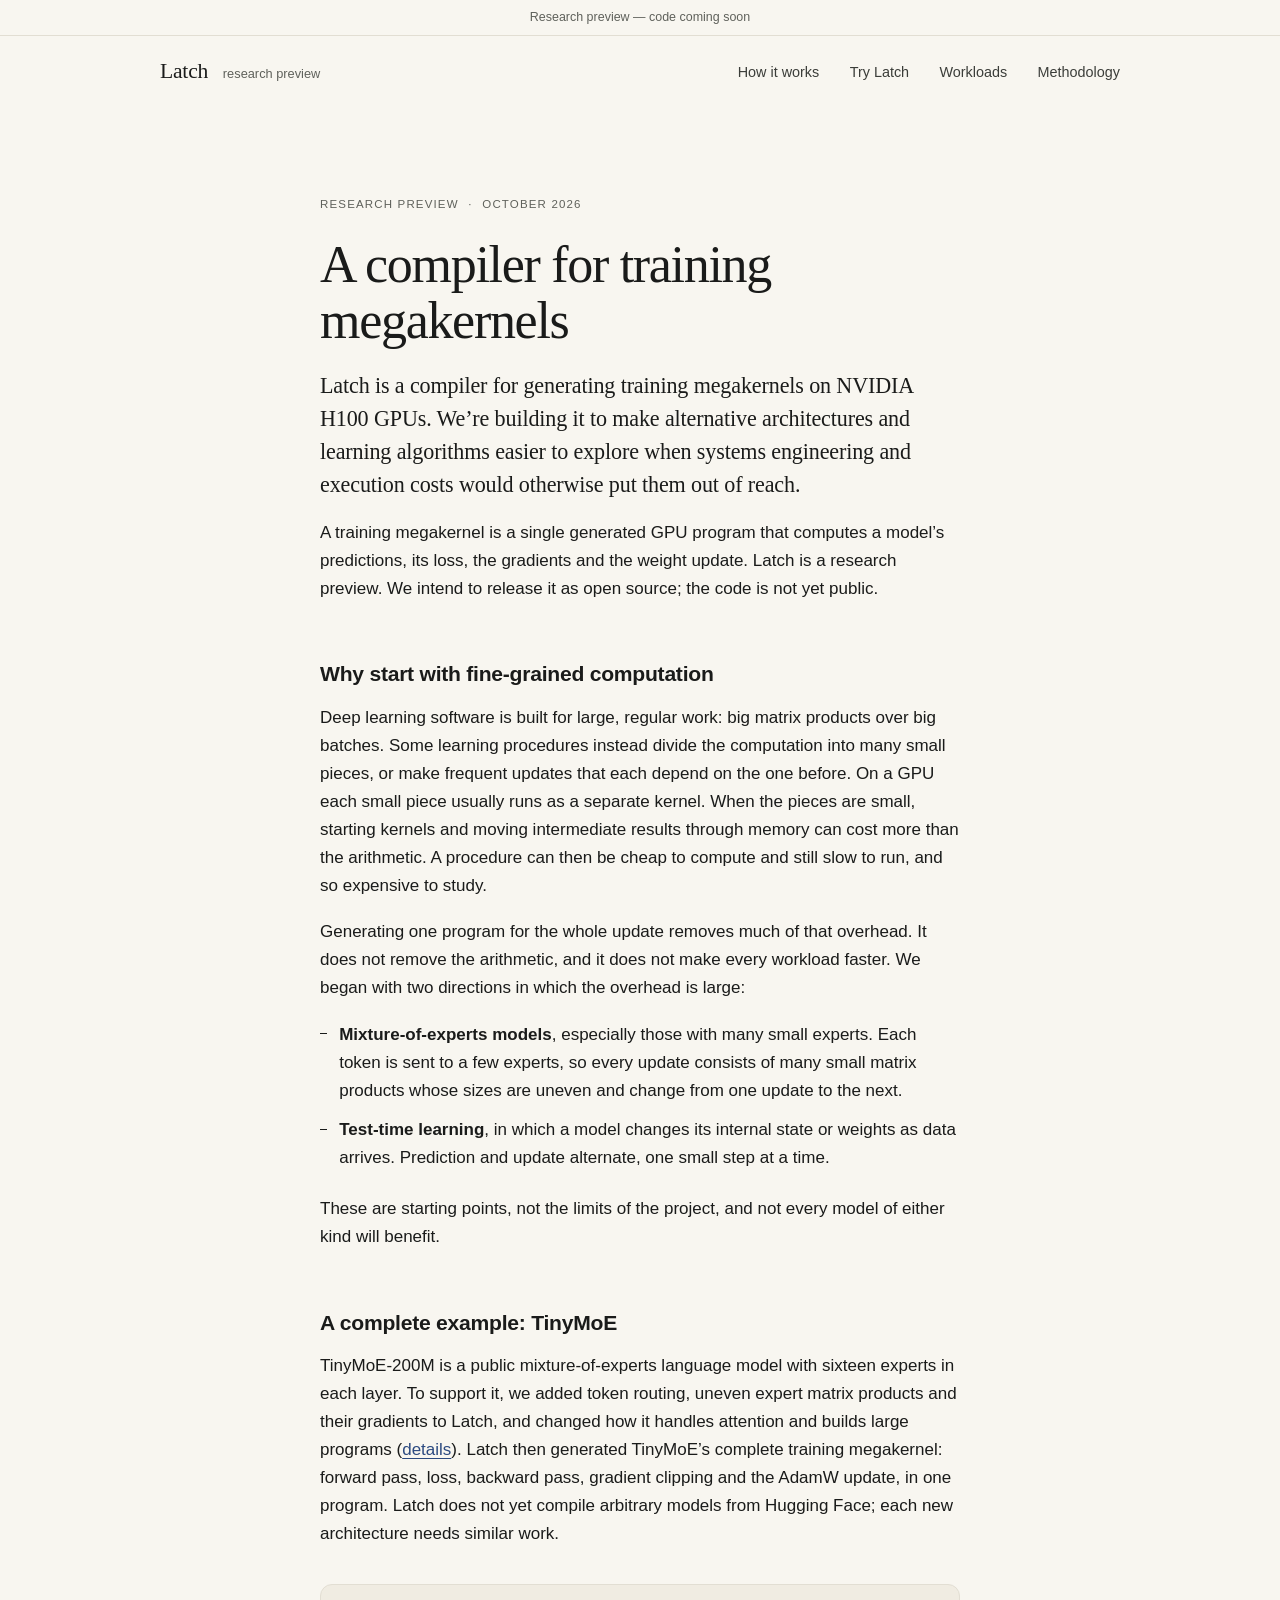
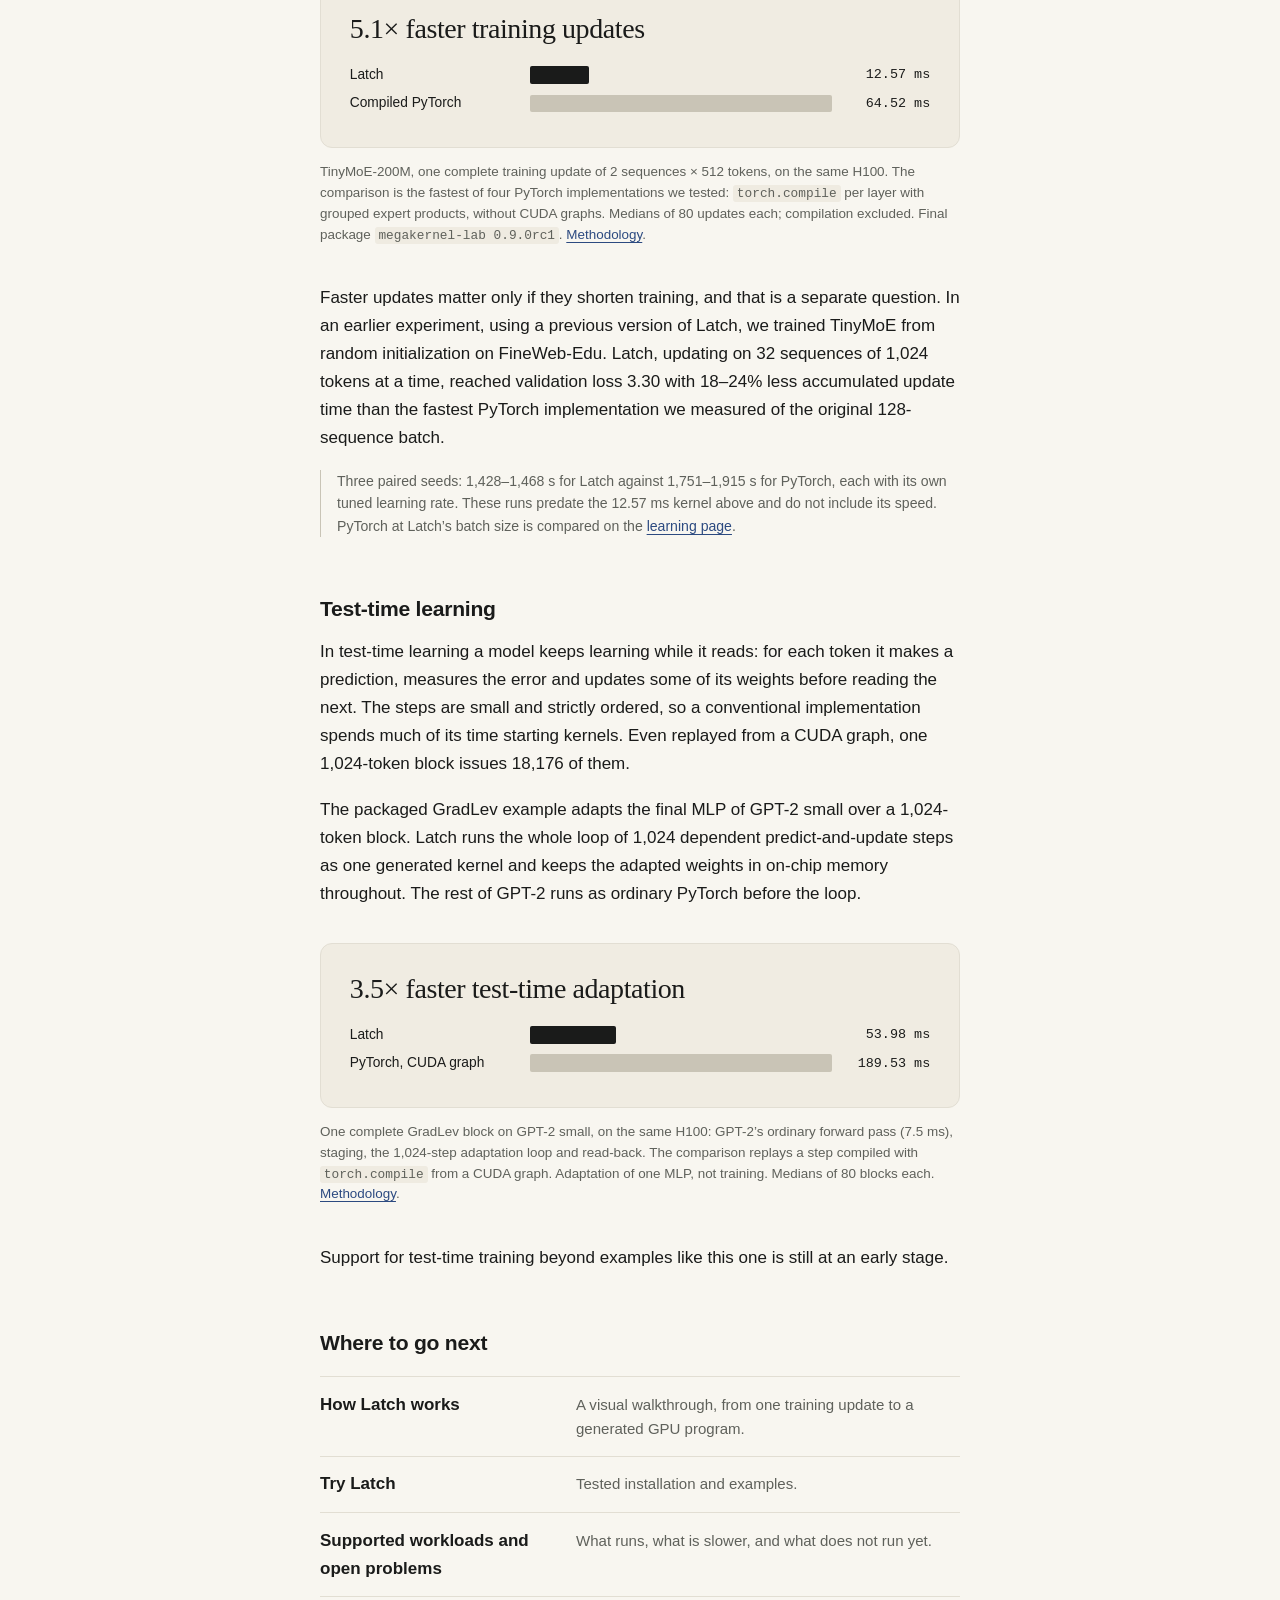
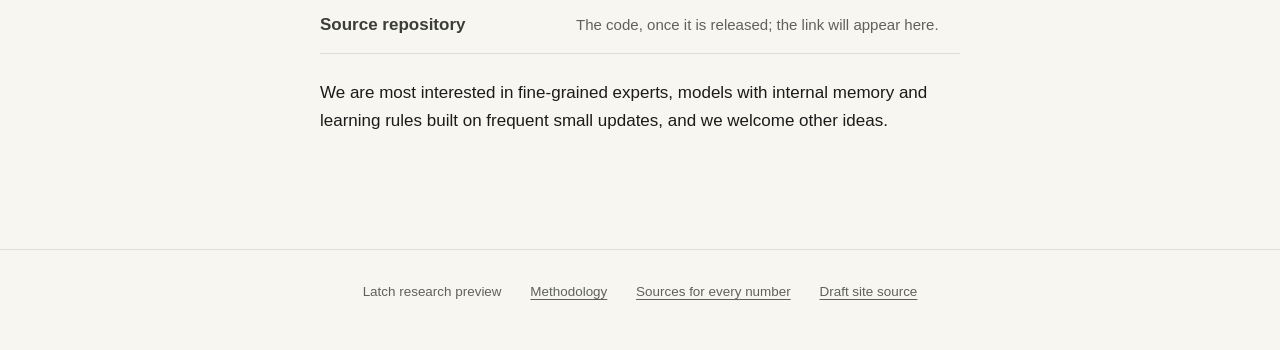
==== commit e0b6d57e: "Use research preview wording in the site banner" ====
--- a/site/index.html
+++ b/site/index.html
@@ -11,7 +11,7 @@
 <script src="assets/config.js" defer></script>
 </head>
 <body>
-<div class="draft-banner"><div class="wrap">Draft for feedback · The compiler release is not yet public.</div></div>
+<div class="draft-banner"><div class="wrap">Research preview — code coming soon</div></div>
 <a class="skip" href="#main">Skip to content</a>
 <header class="site-header">
   <div class="wrap">
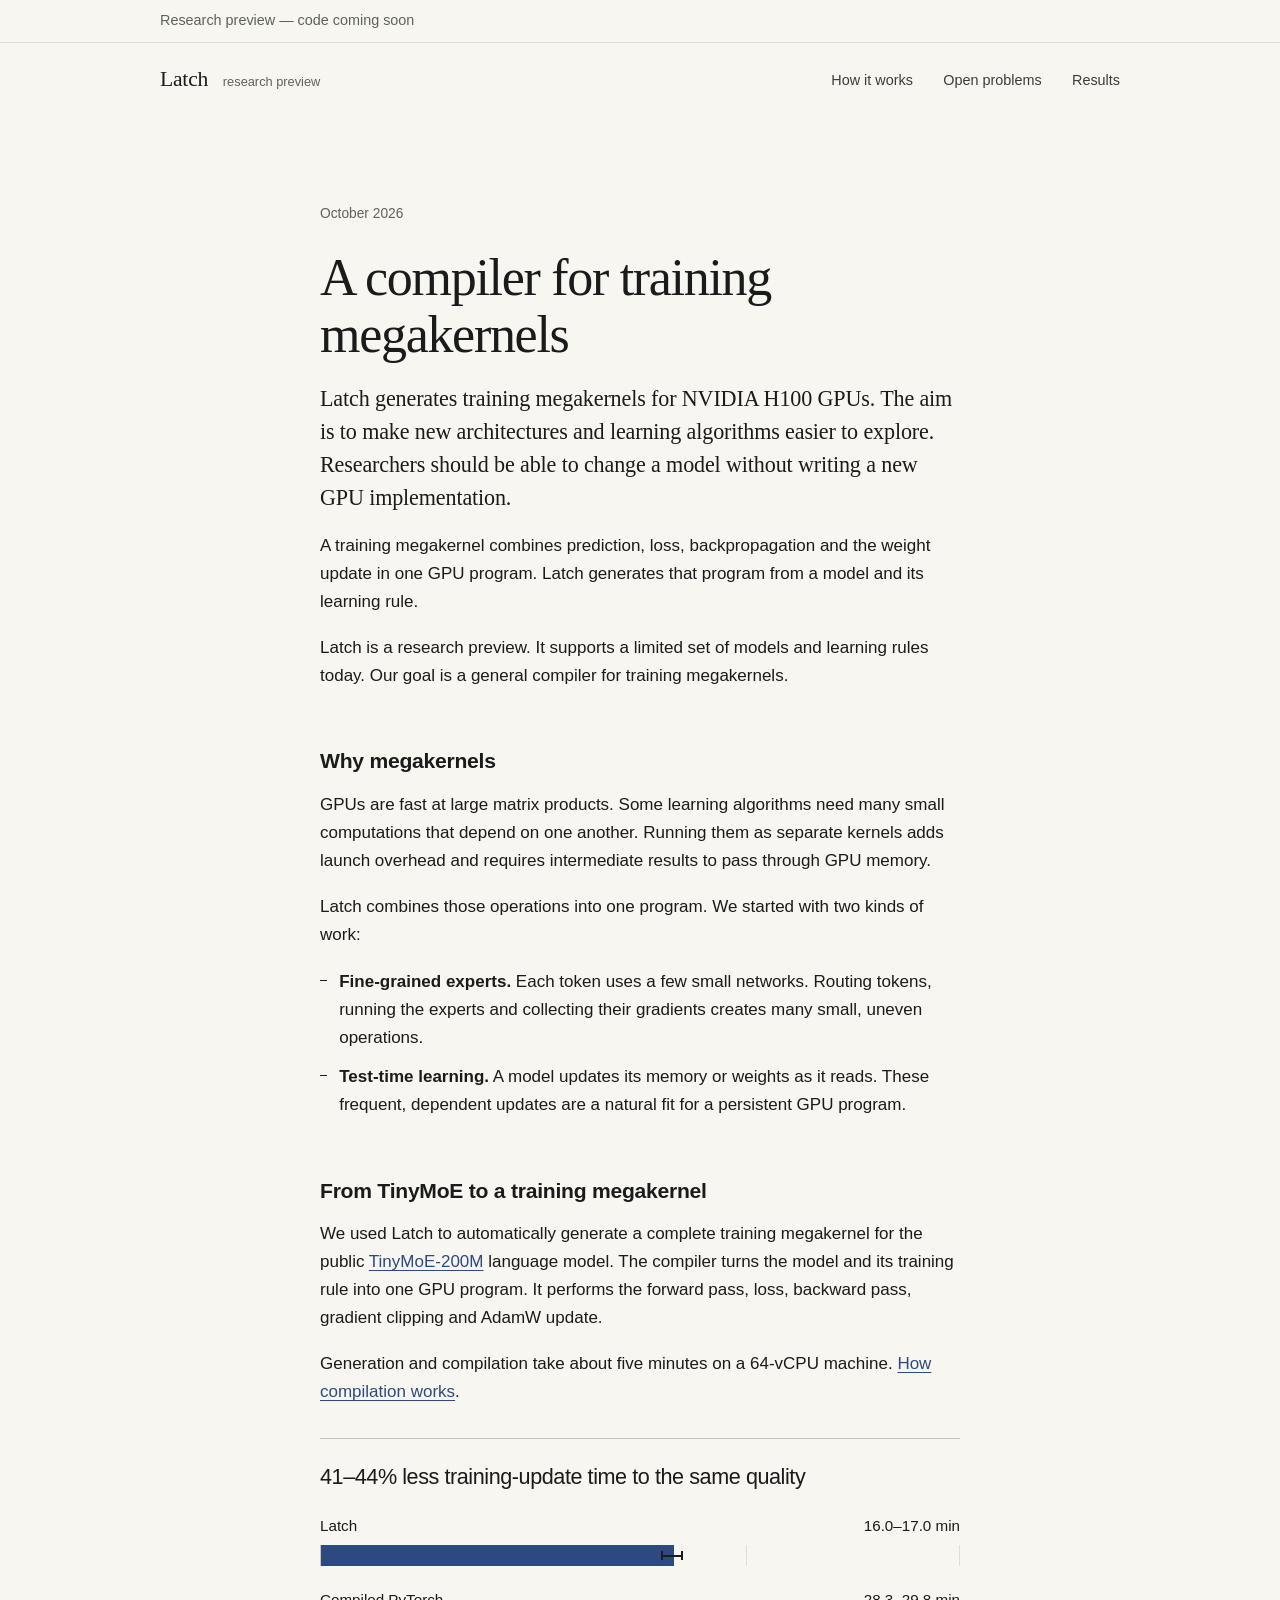
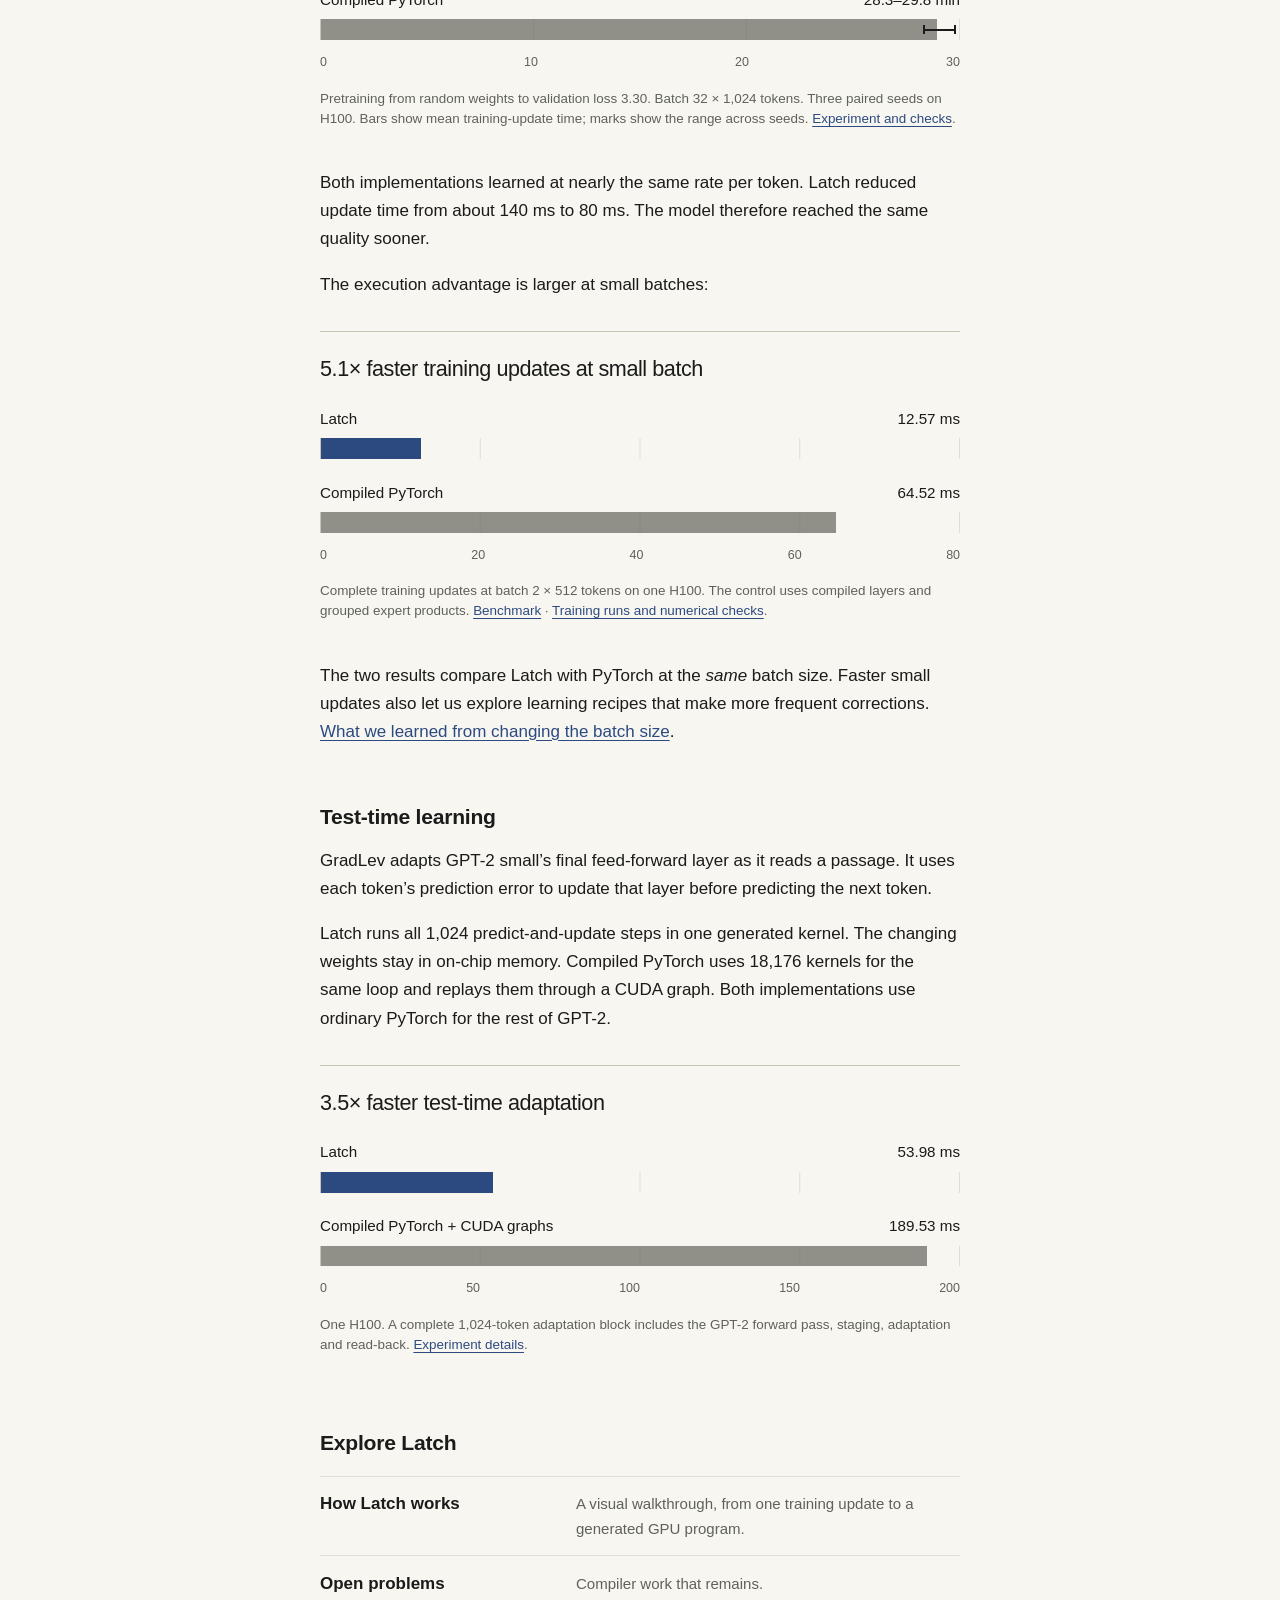
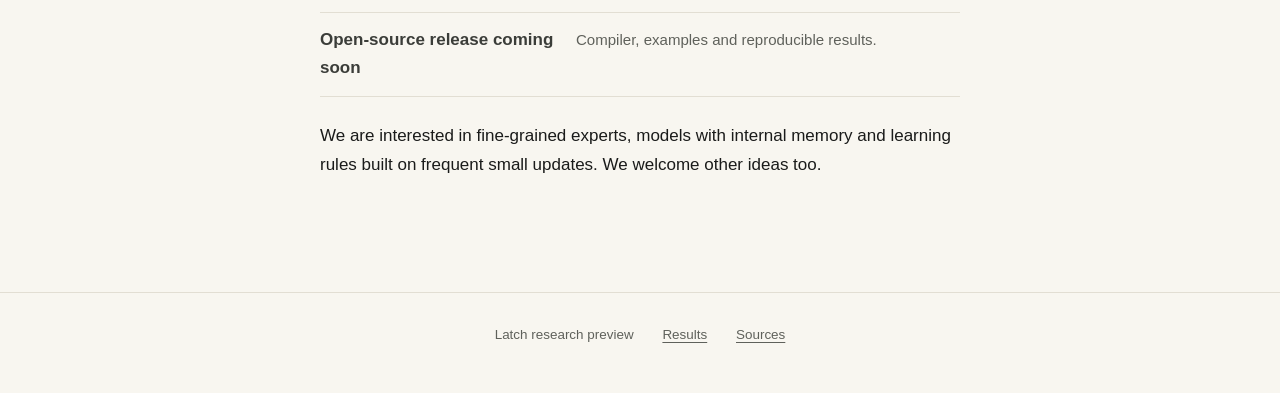
==== commit e74d5510: "Publish current research preview copy, results and consistent charts" ====
--- a/site/index.html
+++ b/site/index.html
@@ -2,13 +2,13 @@
 <html lang="en">
 <head>
 <meta charset="utf-8">
-<meta name="robots" content="noindex, nofollow, noarchive">
 <meta name="viewport" content="width=device-width, initial-scale=1">
 <title>Latch — a compiler for training megakernels</title>
-<meta name="description" content="Latch is a compiler for generating training megakernels on NVIDIA H100 GPUs. Research preview, final v0 package megakernel-lab 0.9.0rc1.">
+<meta name="description" content="Latch is a compiler for generating training megakernels on NVIDIA H100 GPUs. Generate complete training updates and accelerate fine-grained learning.">
 <link rel="icon" href="assets/favicon.svg" type="image/svg+xml">
-<link rel="stylesheet" href="assets/site.css?v=draft1">
+<link rel="stylesheet" href="assets/site.css?v=12">
 <script src="assets/config.js" defer></script>
+<script src="assets/reading.js" defer></script>
 </head>
 <body>
 <div class="draft-banner"><div class="wrap">Research preview — code coming soon</div></div>
@@ -19,9 +19,8 @@
     <nav aria-label="Main">
       <ul>
         <li><a href="walkthrough.html">How it works</a></li>
-        <li><a href="get-started.html">Try Latch</a></li>
-        <li><a href="capabilities.html">Workloads</a></li>
-        <li><a href="methodology.html">Methodology</a></li>
+        <li><a href="capabilities.html">Open problems</a></li>
+        <li><a href="methodology.html">Results</a></li>
       </ul>
     </nav>
   </div>
@@ -30,74 +29,97 @@
 <main id="main">
   <article class="wrap">
     <div class="article">
-      <p class="meta"><span>Research preview</span><span>October 2026</span></p>
+      <p class="meta"><span>October 2026</span></p>
       <h1>A compiler for training megakernels</h1>
 
-      <p class="lede">Latch is a compiler for generating training megakernels on NVIDIA H100 GPUs. We’re building it to make alternative architectures and learning algorithms easier to explore when systems engineering and execution costs would otherwise put them out of reach.</p>
+      <p class="lede">Latch generates training megakernels for NVIDIA H100 GPUs. The aim is to make new architectures and learning algorithms easier to explore. Researchers should be able to change a model without writing a new GPU implementation.</p>
 
-      <p>A training megakernel is a single generated GPU program that computes a model’s predictions, its loss, the gradients and the weight update. Latch is a research preview. We intend to release it as open source; the code is not yet public.</p>
+      <p>A training megakernel combines prediction, loss, backpropagation and the weight update in one GPU program. Latch generates that program from a model and its learning rule.</p>
 
-      <h2 id="why">Why start with fine-grained computation</h2>
+      <p>Latch is a research preview. It supports a limited set of models and learning rules today. Our goal is a general compiler for training megakernels.</p>
 
-      <p>Deep learning software is built for large, regular work: big matrix products over big batches. Some learning procedures instead divide the computation into many small pieces, or make frequent updates that each depend on the one before. On a GPU each small piece usually runs as a separate kernel. When the pieces are small, starting kernels and moving intermediate results through memory can cost more than the arithmetic. A procedure can then be cheap to compute and still slow to run, and so expensive to study.</p>
+      <h2 id="why">Why megakernels</h2>
 
-      <p>Generating one program for the whole update removes much of that overhead. It does not remove the arithmetic, and it does not make every workload faster. We began with two directions in which the overhead is large:</p>
+      <p>GPUs are fast at large matrix products. Some learning algorithms need many small computations that depend on one another. Running them as separate kernels adds launch overhead and requires intermediate results to pass through GPU memory.</p>
+
+      <p>Latch combines those operations into one program. We started with two kinds of work:</p>
 
       <ul class="directions">
-        <li><strong>Mixture-of-experts models</strong>, especially those with many small experts. Each token is sent to a few experts, so every update consists of many small matrix products whose sizes are uneven and change from one update to the next.</li>
-        <li><strong>Test-time learning</strong>, in which a model changes its internal state or weights as data arrives. Prediction and update alternate, one small step at a time.</li>
+        <li><strong>Fine-grained experts.</strong> Each token uses a few small networks. Routing tokens, running the experts and collecting their gradients creates many small, uneven operations.</li>
+        <li><strong>Test-time learning.</strong> A model updates its memory or weights as it reads. These frequent, dependent updates are a natural fit for a persistent GPU program.</li>
       </ul>
 
-      <p>These are starting points, not the limits of the project, and not every model of either kind will benefit.</p>
+      <h2 id="tinymoe">From TinyMoE to a training megakernel</h2>
 
-      <h2 id="tinymoe">A complete example: TinyMoE</h2>
+      <p>We used Latch to automatically generate a complete training megakernel for the public <a href="https://huggingface.co/FlameF0X/TinyMoE-200m-2x16">TinyMoE-200M</a> language model. The compiler turns the model and its training rule into one GPU program. It performs the forward pass, loss, backward pass, gradient clipping and AdamW update.</p>
 
-      <p>TinyMoE-200M is a public mixture-of-experts language model with sixteen experts in each layer. To support it, we added token routing, uneven expert matrix products and their gradients to Latch, and changed how it handles attention and builds large programs (<a href="walkthrough.html#megakernel">details</a>). Latch then generated TinyMoE’s complete training megakernel: forward pass, loss, backward pass, gradient clipping and the AdamW update, in one program. Latch does not yet compile arbitrary models from Hugging Face; each new architecture needs similar work.</p>
+      <p>Generation and compilation take about five minutes on a 64-vCPU machine. <a href="walkthrough.html#megakernel">How compilation works</a>.</p>
 
-      <figure class="result" aria-labelledby="r1-title r1-cap">
-        <div class="result-panel">
-          <p class="result-title" id="r1-title">5.1× faster training updates</p>
-          <div class="bars" role="img" aria-label="Time for one complete TinyMoE-200M training update: Latch 12.57 milliseconds; compiled PyTorch 64.52 milliseconds.">
-            <div class="bar latch"><span class="lab">Latch</span><span class="track"><span class="fill" style="width:19.48%"></span></span><span class="val">12.57 ms</span></div>
-            <div class="bar"><span class="lab">Compiled PyTorch</span><span class="track"><span class="fill" style="width:100%"></span></span><span class="val">64.52 ms</span></div>
-          </div>
-        </div>
-        <figcaption id="r1-cap">TinyMoE-200M, one complete training update of 2 sequences × 512 tokens, on the same H100. The comparison is the fastest of four PyTorch implementations we tested: <code>torch.compile</code> per layer with grouped expert products, without CUDA graphs. Medians of 80 updates each; compilation excluded. Final package <code>megakernel-lab 0.9.0rc1</code>. <a href="methodology.html#case-tinymoe">Methodology</a>.</figcaption>
-      </figure>
+      <figure class="time-chart" style="--chart-steps:3" aria-labelledby="large-time-title large-time-caption">
+<h3 id="large-time-title">41–44% less training-update time to the same quality</h3>
+<div class="time-row is-latch" data-values="16.749833333333335,17.014666666666667,15.974333333333334" data-scale="30">
+<div class="time-label"><span>Latch</span><span>16.0–17.0 min</span></div>
+<div class="time-track" aria-hidden="true"><span class="time-fill" style="width:55.2654%"></span>
+<span class="time-range" style="left:53.2478%;width:3.4678%"></span>
+</div></div>
+<div class="time-row" data-values="28.278666666666666,29.81383333333333,28.604333333333333" data-scale="30">
+<div class="time-label"><span>Compiled PyTorch</span><span>28.3–29.8 min</span></div>
+<div class="time-track" aria-hidden="true"><span class="time-fill" style="width:96.3298%"></span>
+<span class="time-range" style="left:94.2622%;width:5.1172%"></span>
+</div></div>
+<div class="time-axis" aria-hidden="true"><span>0</span><span>10</span><span>20</span><span>30</span></div>
+<figcaption id="large-time-caption">Pretraining from random weights to validation loss 3.30. Batch 32 × 1,024 tokens. Three paired seeds on H100. Bars show mean training-update time; marks show the range across seeds. <a href="methodology.html#learning">Experiment and checks</a>.</figcaption>
+</figure>
 
-      <p>Faster updates matter only if they shorten training, and that is a separate question. In an earlier experiment, using a previous version of Latch, we trained TinyMoE from random initialization on FineWeb-Edu. Latch, updating on 32 sequences of 1,024 tokens at a time, reached validation loss 3.30 with 18–24% less accumulated update time than the fastest PyTorch implementation we measured of the original 128-sequence batch.</p>
+      <p>Both implementations learned at nearly the same rate per token. Latch reduced update time from about 140 ms to 80 ms. The model therefore reached the same quality sooner.</p>
 
-      <p class="aside">Three paired seeds: 1,428–1,468 s for Latch against 1,751–1,915 s for PyTorch, each with its own tuned learning rate. These runs predate the 12.57 ms kernel above and do not include its speed. PyTorch at Latch’s batch size is compared on the <a href="methodology.html#learning">learning page</a>.</p>
+      <p>The execution advantage is larger at small batches:</p>
+
+      <figure class="time-chart" style="--chart-steps:4" aria-labelledby="update-time-title update-time-caption">
+<h3 id="update-time-title">5.1× faster training updates at small batch</h3>
+<div class="time-row is-latch" data-values="12.57" data-scale="80">
+<div class="time-label"><span>Latch</span><span>12.57 ms</span></div>
+<div class="time-track" aria-hidden="true"><span class="time-fill" style="width:15.7125%"></span>
+</div></div>
+<div class="time-row" data-values="64.52" data-scale="80">
+<div class="time-label"><span>Compiled PyTorch</span><span>64.52 ms</span></div>
+<div class="time-track" aria-hidden="true"><span class="time-fill" style="width:80.6500%"></span>
+</div></div>
+<div class="time-axis" aria-hidden="true"><span>0</span><span>20</span><span>40</span><span>60</span><span>80</span></div>
+<figcaption id="update-time-caption">Complete training updates at batch 2 × 512 tokens on one H100. The control uses compiled layers and grouped expert products. <a href="methodology.html#case-tinymoe">Benchmark</a> · <a href="methodology.html#small-batch">Training runs and numerical checks</a>.</figcaption>
+</figure>
+
+      <p>The two results compare Latch with PyTorch at the <em>same</em> batch size. Faster small updates also let us explore learning recipes that make more frequent corrections. <a href="methodology.html#recipes">What we learned from changing the batch size</a>.</p>
 
       <h2 id="test-time-learning">Test-time learning</h2>
 
-      <p>In test-time learning a model keeps learning while it reads: for each token it makes a prediction, measures the error and updates some of its weights before reading the next. The steps are small and strictly ordered, so a conventional implementation spends much of its time starting kernels. Even replayed from a CUDA graph, one 1,024-token block issues 18,176 of them.</p>
+      <p>GradLev adapts GPT-2 small’s final feed-forward layer as it reads a passage. It uses each token’s prediction error to update that layer before predicting the next token.</p>
 
-      <p>The packaged GradLev example adapts the final MLP of GPT-2 small over a 1,024-token block. Latch runs the whole loop of 1,024 dependent predict-and-update steps as one generated kernel and keeps the adapted weights in on-chip memory throughout. The rest of GPT-2 runs as ordinary PyTorch before the loop.</p>
+      <p>Latch runs all 1,024 predict-and-update steps in one generated kernel. The changing weights stay in on-chip memory. Compiled PyTorch uses 18,176 kernels for the same loop and replays them through a CUDA graph. Both implementations use ordinary PyTorch for the rest of GPT-2.</p>
 
-      <figure class="result" aria-labelledby="r2-title r2-cap">
-        <div class="result-panel">
-          <p class="result-title" id="r2-title">3.5× faster test-time adaptation</p>
-          <div class="bars" role="img" aria-label="Time for one complete 1,024-token GradLev adaptation block: Latch 53.98 milliseconds; compiled PyTorch replayed from a CUDA graph 189.53 milliseconds.">
-            <div class="bar latch"><span class="lab">Latch</span><span class="track"><span class="fill" style="width:28.48%"></span></span><span class="val">53.98 ms</span></div>
-            <div class="bar"><span class="lab">PyTorch, CUDA graph</span><span class="track"><span class="fill" style="width:100%"></span></span><span class="val">189.53 ms</span></div>
-          </div>
-        </div>
-        <figcaption id="r2-cap">One complete GradLev block on GPT-2 small, on the same H100: GPT-2’s ordinary forward pass (7.5 ms), staging, the 1,024-step adaptation loop and read-back. The comparison replays a step compiled with <code>torch.compile</code> from a CUDA graph. Adaptation of one MLP, not training. Medians of 80 blocks each. <a href="methodology.html#case-gradlev">Methodology</a>.</figcaption>
-      </figure>
+      <figure class="time-chart" style="--chart-steps:4" aria-labelledby="gradlev-time-title gradlev-time-caption">
+<h3 id="gradlev-time-title">3.5× faster test-time adaptation</h3>
+<div class="time-row is-latch" data-values="53.98" data-scale="200">
+<div class="time-label"><span>Latch</span><span>53.98 ms</span></div>
+<div class="time-track" aria-hidden="true"><span class="time-fill" style="width:26.9900%"></span>
+</div></div>
+<div class="time-row" data-values="189.53" data-scale="200">
+<div class="time-label"><span>Compiled PyTorch + CUDA graphs</span><span>189.53 ms</span></div>
+<div class="time-track" aria-hidden="true"><span class="time-fill" style="width:94.7650%"></span>
+</div></div>
+<div class="time-axis" aria-hidden="true"><span>0</span><span>50</span><span>100</span><span>150</span><span>200</span></div>
+<figcaption id="gradlev-time-caption">One H100. A complete 1,024-token adaptation block includes the GPT-2 forward pass, staging, adaptation and read-back. <a href="methodology.html#case-gradlev">Experiment details</a>.</figcaption>
+</figure>
 
-      <p>Support for test-time training beyond examples like this one is still at an early stage.</p>
-
-      <h2 id="next">Where to go next</h2>
+      <h2 id="next">Explore Latch</h2>
 
       <ul class="next-links">
         <li><a href="walkthrough.html">How Latch works</a><span>A visual walkthrough, from one training update to a generated GPU program.</span></li>
-        <li><a href="get-started.html">Try Latch</a><span>Tested installation and examples.</span></li>
-        <li><a href="capabilities.html">Supported workloads and open problems</a><span>What runs, what is slower, and what does not run yet.</span></li>
-        <li><b class="pending-name" data-repo-pending>Source repository</b><a data-repo-link hidden aria-disabled="true" href="get-started.html">Source repository</a><span>The code, once it is released; the link will appear here.</span></li>
+        <li><a href="capabilities.html">Open problems</a><span>Compiler work that remains.</span></li>
+        <li><b class="pending-name" data-repo-pending>Open-source release coming soon</b><a data-repo-link hidden aria-disabled="true" href="get-started.html">Source repository</a><span>Compiler, examples and reproducible results.</span></li>
       </ul>
 
-      <p>We are most interested in fine-grained experts, models with internal memory and learning rules built on frequent small updates, and we welcome other ideas.</p>
+      <p>We are interested in fine-grained experts, models with internal memory and learning rules built on frequent small updates. We welcome other ideas too.</p>
     </div>
   </article>
 </main>
@@ -105,9 +127,8 @@
 <footer class="site-footer">
   <div class="wrap">
     <span>Latch research preview</span>
-    <a href="methodology.html">Methodology</a>
-    <a href="sources.html">Sources for every number</a>
-    <a href="https://github.com/DeepakSingh98/latch-preview">Draft site source</a>
+    <a href="methodology.html">Results</a>
+    <a href="sources.html">Sources</a>
     <a data-repo-link hidden aria-disabled="true" href="get-started.html">Repository</a>
   </div>
 </footer>
--- a/site/assets/site.css
+++ b/site/assets/site.css
@@ -83,8 +83,6 @@
 h2 { font: 600 1.32rem/1.3 var(--sans); letter-spacing: -0.012em; margin: 0 0 1rem; }
 h3 { font: 600 1.05rem/1.4 var(--sans); letter-spacing: -0.005em; margin: 2.2rem 0 0.5rem; }
 p { margin: 0 0 1.1rem; }
-.eyebrow, .kicker { font: 500 0.72rem/1.3 var(--sans); letter-spacing: 0.1em; text-transform: uppercase; color: var(--mute); margin: 0 0 1.1rem; }
-.kicker .n { color: var(--ink); font-family: var(--mono); letter-spacing: 0; margin-right: 0.6rem; }
 .lede { font: 400 1.38rem/1.5 var(--serif); color: var(--ink); letter-spacing: -0.006em; }
 .lede-2 { font-size: 1.1rem; color: var(--ink-2); }
 .mute { color: var(--mute); }
@@ -103,11 +101,11 @@
 kbd { border: 1px solid var(--rule-strong); border-bottom-width: 2px; border-radius: 3px; padding: 0 0.3em; background: var(--chip); }
 .code-label { font: 0.8rem var(--sans); color: var(--mute); margin: 1.2rem 0 0; }
 
-/* Labels: small uppercase text, not boxed badges */
-.tag { display: inline-block; font: 600 0.66rem/1.2 var(--sans); letter-spacing: 0.08em; text-transform: uppercase; color: var(--mute); white-space: nowrap; vertical-align: 0.12em; }
-.tag.v0, .tag.ok { color: var(--accent); }
-.tag.research, .tag.pilot, .tag.prov { color: var(--cost); }
-.tag.hist, .tag.schematic { color: var(--mute); }
+/* Evidence statuses use ordinary sentence-case text. */
+.tag { font: inherit; color: var(--mute); }
+.legend .tag { color: var(--ink-2); }
+p .tag::before { content: "("; }
+p .tag::after { content: ")"; }
 figcaption .tag, .scale .tag { margin-right: 0.5rem; }
 .note { border-left: 2px solid var(--rule-strong); padding: 0.1rem 0 0.1rem 1rem; color: var(--ink-2); margin: 1.2rem 0 1.4rem; font-size: 0.96rem; }
 .note.cost { border-left-color: var(--cost); }
@@ -123,7 +121,7 @@
 td.r, th.r { text-align: right; }
 td.r { white-space: nowrap; }
 tbody tr:last-child td, tbody tr:last-child th { border-bottom: 0; }
-.row-head th { color: var(--ink); font-size: 0.76rem; padding-top: 1.3rem; border-bottom-color: var(--rule-strong); text-transform: uppercase; letter-spacing: 0.06em; }
+.row-head th { color: var(--ink); font-size: 0.86rem; padding-top: 1.3rem; border-bottom-color: var(--rule-strong); }
 
 /* Details: technical specifications behind plain-language text */
 details.spec { border-top: 1px solid var(--rule); border-bottom: 1px solid var(--rule); margin: 1.2rem auto 1.6rem; max-width: var(--prose); font-family: var(--sans); }
@@ -267,8 +265,6 @@
 /* Figure + explanation */
 .split { display: grid; grid-template-columns: minmax(0, 1.2fr) minmax(0, 1fr); gap: 2.6rem; align-items: start; }
 .split > * { min-width: 0; }
-h4 { font: 600 0.74rem/1.3 var(--sans); letter-spacing: 0.08em; text-transform: uppercase; color: var(--mute); margin: 1.4rem 0 0.35rem; }
-.split h4:first-child, .facts h4:first-child { margin-top: 0; }
 .split p { font-size: 0.98rem; }
 
 /* Pipeline (chapter 3) */
@@ -288,38 +284,16 @@
 html:not(.js) .stage-detail + .stage-detail { border-top: 1px solid var(--rule); margin-top: 1rem; }
 .stage-detail h3 { margin-top: 0; }
 
-/* Measured comparison bars (real numbers only; widths are proportional) */
-.bars { margin: 0.9rem auto 0.4rem; font: 0.82rem/1.3 var(--sans); max-width: var(--prose); }
-.bar { display: grid; grid-template-columns: 11rem minmax(0, 1fr) 5.6rem; gap: 0.75rem; align-items: center; margin: 0.4rem 0; }
-.bar .lab { color: var(--ink-2); }
-.bar .track { height: 0.6rem; position: relative; }
-.bar .fill { position: absolute; top: 0; bottom: 0; left: 0; background: var(--rule-strong); }
-.bar.latch .fill { background: var(--ink); }
-.bar .val { text-align: right; font-family: var(--mono); font-size: 0.78rem; color: var(--ink); }
-.bars .scale { color: var(--faint); font-size: 0.74rem; margin-top: 0.35rem; }
-
 /* Article pages (landing, methodology): one column */
 .article { max-width: var(--prose); margin: 0 auto; }
 .article h1 { margin-bottom: 1.2rem; }
-.meta { font: 500 0.72rem/1.3 var(--sans); letter-spacing: 0.1em; text-transform: uppercase; color: var(--mute); margin: 0 0 1.6rem; }
+.meta { font: 400 0.86rem/1.5 var(--sans); color: var(--mute); margin: 0 0 1.6rem; }
 .meta span + span::before { content: "·"; margin: 0 0.6rem; }
 .article h2 { margin-top: 3.6rem; }
 .article ul.directions { list-style: none; padding: 0; margin: 1.2rem 0 1.4rem; }
 .article ul.directions li { padding-left: 1.2rem; position: relative; margin: 0.7rem 0; }
 .article ul.directions li::before { content: ""; position: absolute; left: 0; top: 0.72em; width: 0.45rem; height: 1px; background: var(--ink); }
 
-/* Result figure: a quiet framed panel, the claim as its title, bars proportional to measured time */
-.result { margin: 2.2rem 0 2.4rem; }
-.result-panel { background: var(--paper-2); border: 1px solid var(--rule); border-radius: 12px; padding: 1.7rem 1.8rem 1.5rem; }
-.result-title { font: 400 1.75rem/1.2 var(--serif); letter-spacing: -0.015em; margin: 0 0 1.3rem; color: var(--ink); }
-.result .bars { max-width: none; margin: 0; }
-.result .bar { grid-template-columns: 10.5rem minmax(0, 1fr) 5.4rem; margin: 0.65rem 0; }
-.result .bar .track { height: 1.1rem; }
-.result .bar .fill { background: var(--rule-strong); border-radius: 2px; }
-.result .bar.latch .fill { background: var(--ink); }
-.result .bar .lab { font-size: 0.86rem; color: var(--ink); }
-.result .bar .val { font-size: 0.84rem; }
-.result figcaption { margin-top: 0.9rem; }
 .aside { font: 0.88rem/1.6 var(--sans); color: var(--mute); border-left: 1px solid var(--rule-strong); padding-left: 1rem; margin: 0.4rem 0 1.6rem; }
 
 /* Closing links */
@@ -342,7 +316,7 @@
 
 /* Case studies */
 .case { border-top: 1px solid var(--rule); padding-top: 2.4rem; margin: 3rem auto 0; max-width: var(--prose); }
-.case .bars, .case details.spec, .case .prose { max-width: none; }
+.case details.spec, .case .prose { max-width: none; }
 .case h3 { margin-top: 0.4rem; font: 400 1.7rem/1.2 var(--serif); letter-spacing: -0.015em; }
 .case .verdict { font: 500 0.98rem/1.5 var(--sans); color: var(--ink-2); margin: 0 0 1rem; }
 
@@ -369,7 +343,7 @@
 
 /* Catalogue */
 .entry { border-top: 1px solid var(--rule); padding-top: 1.4rem; margin-top: 1.8rem; }
-.entry h3 .tag { margin-left: 0.4rem; }
+.entry h3 .tag { display: block; font: 400 0.84rem/1.5 var(--sans); margin: 0.25rem 0 0; }
 .entry h3 { margin-top: 0; }
 .entry dl { display: grid; grid-template-columns: 10rem minmax(0, 1fr); gap: 0.35rem 1.2rem; margin: 0.8rem 0 0; font: 0.86rem/1.5 var(--sans); }
 .entry dt { color: var(--mute); }
@@ -387,9 +361,6 @@
 }
 @media (max-width: 640px) {
   body { font-size: 16.5px; }
-  .result-panel { padding: 1.2rem 1.1rem 1.1rem; border-radius: 10px; }
-  .result-title { font-size: 1.45rem; }
-  .result .bar { grid-template-columns: 6.6rem minmax(0, 1fr) 4.6rem; }
   .next-links li { grid-template-columns: 1fr; gap: 0.15rem; }
   .meta span + span::before { margin: 0 0.4rem; }
   .wrap { padding: 0 1.1rem; }
@@ -403,13 +374,12 @@
   .results li { grid-template-columns: 1fr; gap: 0.35rem; }
   .entry dl, details.spec dl { grid-template-columns: minmax(0, 1fr); gap: 0.05rem; margin-left: 0; }
   .entry dd, details.spec dd { margin-bottom: 0.55rem; }
-  .bar { grid-template-columns: 6.6rem minmax(0, 1fr) 4.8rem; gap: 0.5rem; }
   nav ul { gap: 0.3rem 1rem; }
   thead th { white-space: normal; }
   table { font-size: 0.8rem; }
   th, td { padding-right: 0.55rem; }
   table.stack thead { display: none; }
-  table.stack, table.stack tbody, table.stack tr, table.stack td, table.stack th { display: block; width: 100%; }
+  table.stack, table.stack caption, table.stack tbody, table.stack tr, table.stack td, table.stack th { display: block; width: 100%; }
   table.stack tr { border-bottom: 1px solid var(--rule); padding: 0.7rem 0; }
   table.stack tr.row-head { border-bottom: 0; padding-bottom: 0; }
   table.stack td, table.stack th { border: 0; padding: 0.12rem 0; text-align: left; white-space: normal; }
@@ -433,6 +403,43 @@
 .fig > figcaption, .fig .status-line { margin-left: auto; margin-right: auto; max-width: var(--prose); }
 .moved { margin: 0; height: 0; overflow: hidden; }
 
-/* Public draft notice; preserves the release site design. */
-.draft-banner { border-bottom: 1px solid var(--rule); color: var(--mute); font: 0.78rem/1.5 var(--sans); }
-.draft-banner .wrap { padding-top: 0.5rem; padding-bottom: 0.5rem; text-align: center; }
+/* Shared quantitative chart style across all pages. */
+.time-chart { max-width: var(--prose); margin: 2rem auto 1.5rem; padding: 1.4rem 0 1rem; border-top: 1px solid var(--rule-strong); }
+.time-chart h3 { margin: 0 0 1.4rem; font: 500 1.35rem/1.35 var(--sans); letter-spacing: -0.02em; }
+.time-row { margin: 0 0 1.3rem; }
+.time-label { display: flex; justify-content: space-between; align-items: baseline; gap: 1rem; margin-bottom: 0.45rem; font-size: 0.95rem; }
+.time-label > span:last-child { flex-shrink: 0; font-variant-numeric: tabular-nums; }
+.time-track { height: 1.3rem; position: relative; border-left: 1px solid var(--rule-strong); background: linear-gradient(to right, transparent calc(100% - 1px), var(--rule) 0); background-size: calc(100% / var(--chart-steps, 3)) 100%; }
+.time-fill { display: block; height: 100%; background: var(--faint); opacity: 0.7; }
+.is-latch .time-fill { background: var(--accent); opacity: 1; }
+.time-range { position: absolute; top: calc(50% - 1px); height: 2px; background: var(--ink); }
+.time-range::before, .time-range::after { content: ""; position: absolute; top: -0.25rem; width: 2px; height: 0.6rem; background: var(--ink); }
+.time-range::before { left: 0; }
+.time-range::after { right: 0; }
+.time-axis { display: flex; justify-content: space-between; color: var(--mute); font-size: 0.78rem; font-variant-numeric: tabular-nums; margin: -0.55rem 0 1rem; }
+.time-chart .time-note { margin: 0.4rem 0 0; font-size: 0.82rem; color: var(--mute); }
+.time-chart figcaption { font-size: 0.84rem; line-height: 1.5; color: var(--mute); }
+@media (max-width: 640px) {
+  .time-chart h3 { font-size: 1.2rem; }
+  .time-label { font-size: 0.84rem; gap: 0.5rem; }
+}
+.reading-details { max-width: var(--prose); margin: 1.3rem auto; border-top: 1px solid var(--rule); border-bottom: 1px solid var(--rule); }
+.reading-details.wide { max-width: none; }
+.reading-details > summary { cursor: pointer; padding: 1rem 0; font: 500 1rem/1.5 var(--sans); color: var(--ink); }
+.reading-details > summary:hover { color: var(--accent); }
+.reading-details > summary:focus-visible { outline: 2px solid var(--accent); outline-offset: 4px; }
+.reading-details[open] { padding-bottom: 1.2rem; }
+.reading-details > section { margin-top: 0; padding-top: 0; border-top: 0; }
+.reading-details > section > .prose > h2:first-child { display: none; }
+.reading-details > dl:not(.legend) { display: grid; grid-template-columns: 9rem minmax(0, 1fr); gap: 0.5rem 1.2rem; font: 0.86rem/1.5 var(--sans); }
+.reading-details dt { color: var(--mute); }
+.reading-details dd { margin: 0; min-width: 0; }
+.reading-details + .reading-details { border-top: 0; margin-top: -1.3rem; }
+@media (max-width: 640px) {
+  .reading-details > dl:not(.legend), .reading-details .legend { grid-template-columns: minmax(0, 1fr); }
+  .reading-details dd { margin-bottom: 0.65rem; }
+}
+
+/* Public preview status. */
+.draft-banner { border-bottom: 1px solid var(--rule); color: var(--mute); font: 0.9rem/1.5 var(--sans); }
+.draft-banner .wrap { padding-top: 0.65rem; padding-bottom: 0.65rem; }
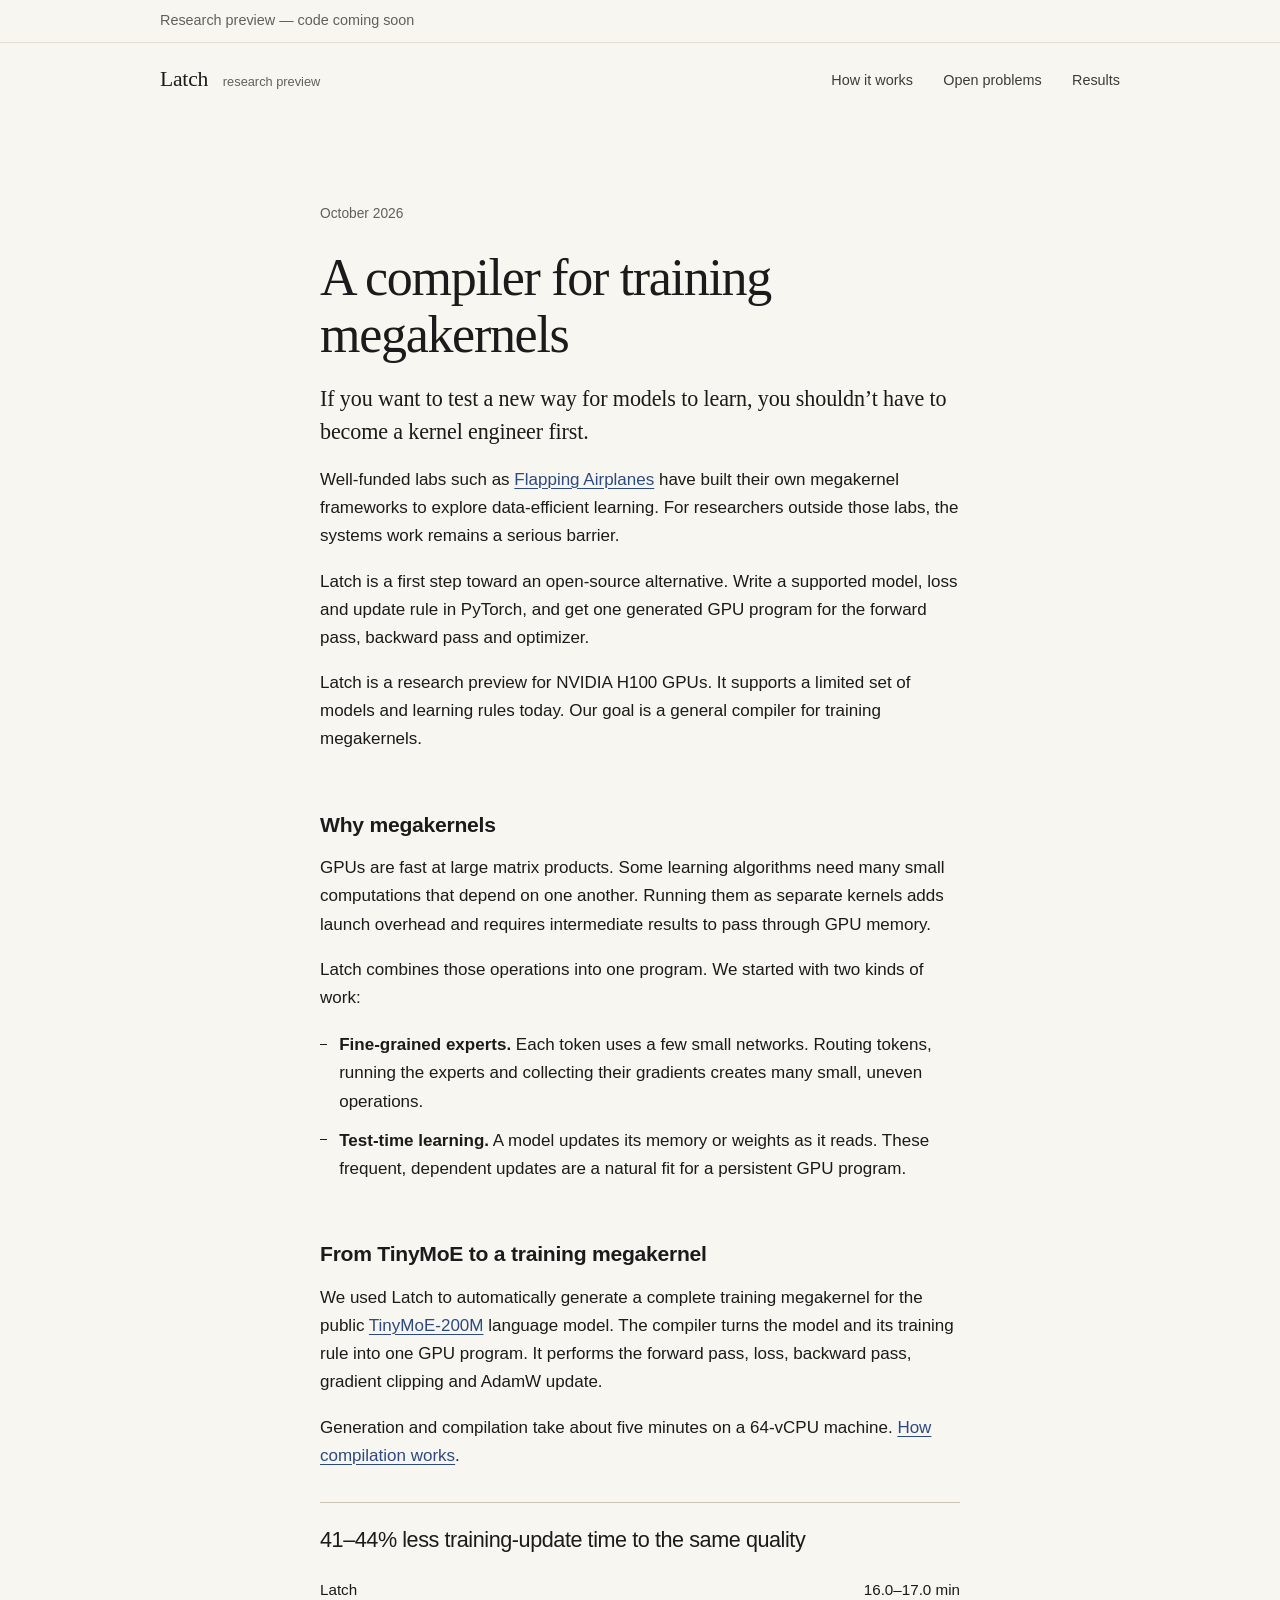
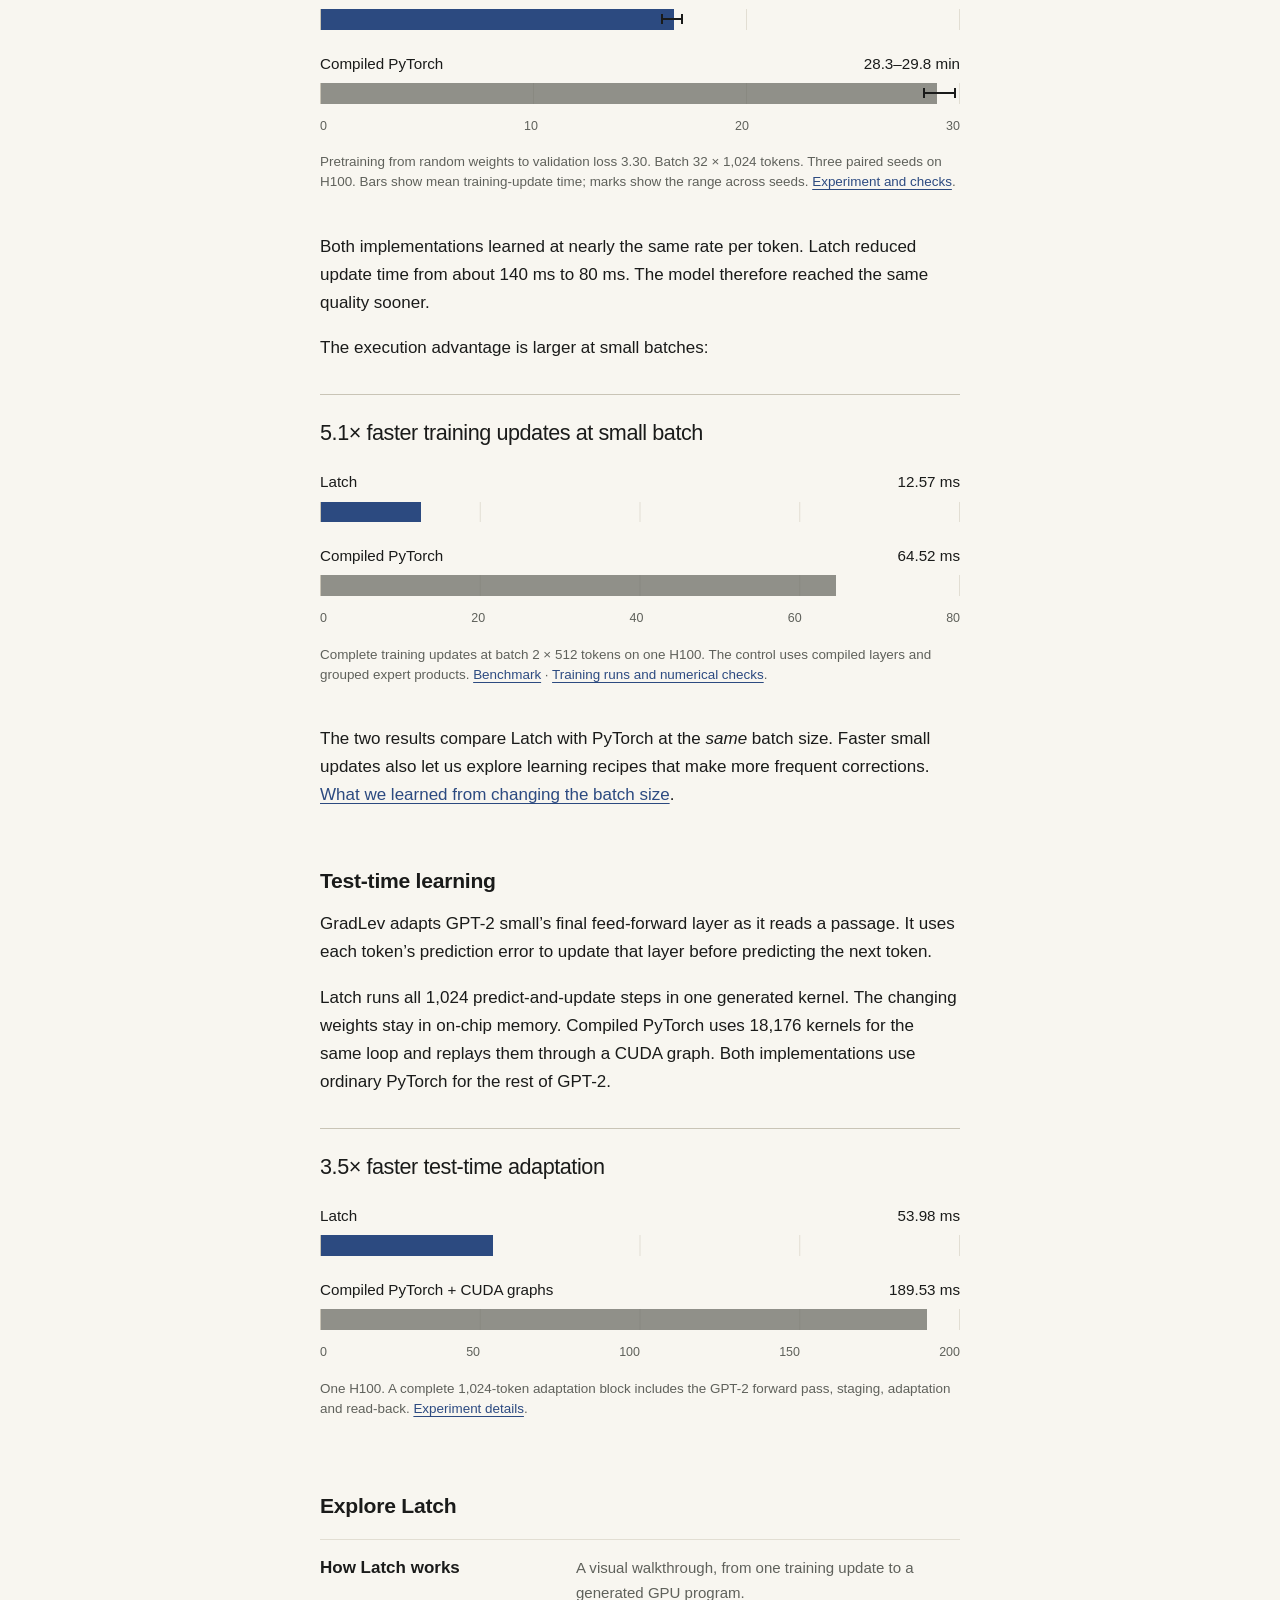
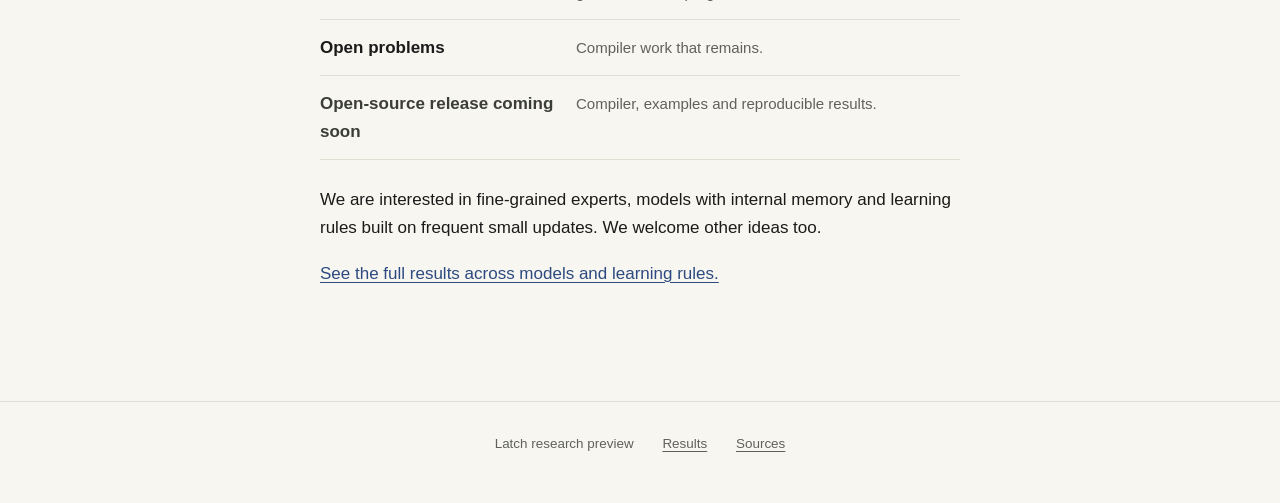
==== commit 19665052: "Clarify Latch introduction and condense results page" ====
--- a/site/index.html
+++ b/site/index.html
@@ -6,7 +6,7 @@
 <title>Latch — a compiler for training megakernels</title>
 <meta name="description" content="Latch is a compiler for generating training megakernels on NVIDIA H100 GPUs. Generate complete training updates and accelerate fine-grained learning.">
 <link rel="icon" href="assets/favicon.svg" type="image/svg+xml">
-<link rel="stylesheet" href="assets/site.css?v=12">
+<link rel="stylesheet" href="assets/site.css?v=15">
 <script src="assets/config.js" defer></script>
 <script src="assets/reading.js" defer></script>
 </head>
@@ -32,11 +32,13 @@
       <p class="meta"><span>October 2026</span></p>
       <h1>A compiler for training megakernels</h1>
 
-      <p class="lede">Latch generates training megakernels for NVIDIA H100 GPUs. The aim is to make new architectures and learning algorithms easier to explore. Researchers should be able to change a model without writing a new GPU implementation.</p>
+      <p class="lede">If you want to test a new way for models to learn, you shouldn’t have to become a kernel engineer first.</p>
 
-      <p>A training megakernel combines prediction, loss, backpropagation and the weight update in one GPU program. Latch generates that program from a model and its learning rule.</p>
+      <p>Well-funded labs such as <a href="https://x.com/flappyairplanes/status/2112955212612919318">Flapping Airplanes</a> have built their own megakernel frameworks to explore data-efficient learning. For researchers outside those labs, the systems work remains a serious barrier.</p>
 
-      <p>Latch is a research preview. It supports a limited set of models and learning rules today. Our goal is a general compiler for training megakernels.</p>
+      <p>Latch is a first step toward an open-source alternative. Write a supported model, loss and update rule in PyTorch, and get one generated GPU program for the forward pass, backward pass and optimizer.</p>
+
+      <p>Latch is a research preview for NVIDIA H100 GPUs. It supports a limited set of models and learning rules today. Our goal is a general compiler for training megakernels.</p>
 
       <h2 id="why">Why megakernels</h2>
 
@@ -68,7 +70,7 @@
 <span class="time-range" style="left:94.2622%;width:5.1172%"></span>
 </div></div>
 <div class="time-axis" aria-hidden="true"><span>0</span><span>10</span><span>20</span><span>30</span></div>
-<figcaption id="large-time-caption">Pretraining from random weights to validation loss 3.30. Batch 32 × 1,024 tokens. Three paired seeds on H100. Bars show mean training-update time; marks show the range across seeds. <a href="methodology.html#learning">Experiment and checks</a>.</figcaption>
+<figcaption id="large-time-caption">Pretraining from random weights to validation loss 3.30. Batch 32 × 1,024 tokens. Three paired seeds on H100. Bars show mean training-update time; marks show the range across seeds. <a href="sources.html#src-ttq">Experiment and checks</a>.</figcaption>
 </figure>
 
       <p>Both implementations learned at nearly the same rate per token. Latch reduced update time from about 140 ms to 80 ms. The model therefore reached the same quality sooner.</p>
@@ -86,10 +88,10 @@
 <div class="time-track" aria-hidden="true"><span class="time-fill" style="width:80.6500%"></span>
 </div></div>
 <div class="time-axis" aria-hidden="true"><span>0</span><span>20</span><span>40</span><span>60</span><span>80</span></div>
-<figcaption id="update-time-caption">Complete training updates at batch 2 × 512 tokens on one H100. The control uses compiled layers and grouped expert products. <a href="methodology.html#case-tinymoe">Benchmark</a> · <a href="methodology.html#small-batch">Training runs and numerical checks</a>.</figcaption>
+<figcaption id="update-time-caption">Complete training updates at batch 2 × 512 tokens on one H100. The control uses compiled layers and grouped expert products. <a href="sources.html#src-final">Benchmark</a> · <a href="sources.html#src-small-batch">Training runs and numerical checks</a>.</figcaption>
 </figure>
 
-      <p>The two results compare Latch with PyTorch at the <em>same</em> batch size. Faster small updates also let us explore learning recipes that make more frequent corrections. <a href="methodology.html#recipes">What we learned from changing the batch size</a>.</p>
+      <p>The two results compare Latch with PyTorch at the <em>same</em> batch size. Faster small updates also let us explore learning recipes that make more frequent corrections. <a href="sources.html#src-tuned">What we learned from changing the batch size</a>.</p>
 
       <h2 id="test-time-learning">Test-time learning</h2>
 
@@ -108,7 +110,7 @@
 <div class="time-track" aria-hidden="true"><span class="time-fill" style="width:94.7650%"></span>
 </div></div>
 <div class="time-axis" aria-hidden="true"><span>0</span><span>50</span><span>100</span><span>150</span><span>200</span></div>
-<figcaption id="gradlev-time-caption">One H100. A complete 1,024-token adaptation block includes the GPT-2 forward pass, staging, adaptation and read-back. <a href="methodology.html#case-gradlev">Experiment details</a>.</figcaption>
+<figcaption id="gradlev-time-caption">One H100. A complete 1,024-token adaptation block includes the GPT-2 forward pass, staging, adaptation and read-back. <a href="sources.html#src-final">Experiment details</a>.</figcaption>
 </figure>
 
       <h2 id="next">Explore Latch</h2>
@@ -120,6 +122,8 @@
       </ul>
 
       <p>We are interested in fine-grained experts, models with internal memory and learning rules built on frequent small updates. We welcome other ideas too.</p>
+
+      <p><a href="methodology.html">See the full results across models and learning rules.</a></p>
     </div>
   </article>
 </main>
--- a/site/assets/site.css
+++ b/site/assets/site.css
@@ -443,3 +443,31 @@
 /* Public preview status. */
 .draft-banner { border-bottom: 1px solid var(--rule); color: var(--mute); font: 0.9rem/1.5 var(--sans); }
 .draft-banner .wrap { padding-top: 0.65rem; padding-bottom: 0.65rem; }
+
+.visually-hidden { position: absolute; width: 1px; height: 1px; overflow: hidden; clip: rect(0 0 0 0); white-space: nowrap; }
+/* Results: execution first, then examples of compiler breadth. */
+.results-page .article { max-width: none; }
+.results-page .lede { max-width: 38rem; }
+.results-page section > p { max-width: 48rem; }
+.results-page section { margin-top: 2.8rem; }
+.results-page .table-wrap { margin: 1.3rem 0 0.7rem; }
+.results-page table { width: 100%; table-layout: fixed; }
+.results-page table th, .results-page table td { vertical-align: top; }
+.result-highlights th:first-child { width: 25%; }
+.result-highlights th:nth-child(2) { width: 42%; }
+.result-highlights th:nth-child(3) { width: 33%; }
+.result-highlights td a { text-decoration: none; }
+.result-highlights td a:hover { text-decoration: underline; }
+.result-detail { display: block; margin-top: 0.25rem; color: var(--mute); font-size: 0.82rem; font-variant-numeric: tabular-nums; }
+.compiler-examples th:first-child { width: 25%; }
+.results-page .result-footnote { font-size: 0.82rem; line-height: 1.55; color: var(--mute); margin-bottom: 1.2rem; }
+.result-sources { margin: 2rem 0 0; font-size: 0.9rem; }
+@media (max-width: 640px) {
+  .results-page table { table-layout: auto; }
+  .results-page table th, .results-page table td { width: auto; }
+  .results-page .stack td::before { display: none; }
+  .results-page .stack td { padding-left: 0; }
+  .results-page .stack tbody th { font-size: 1rem; width: 100%; }
+  .results-page .stack tbody tr { padding: 1rem 0; }
+  .result-detail { margin-top: 0.1rem; }
+}
